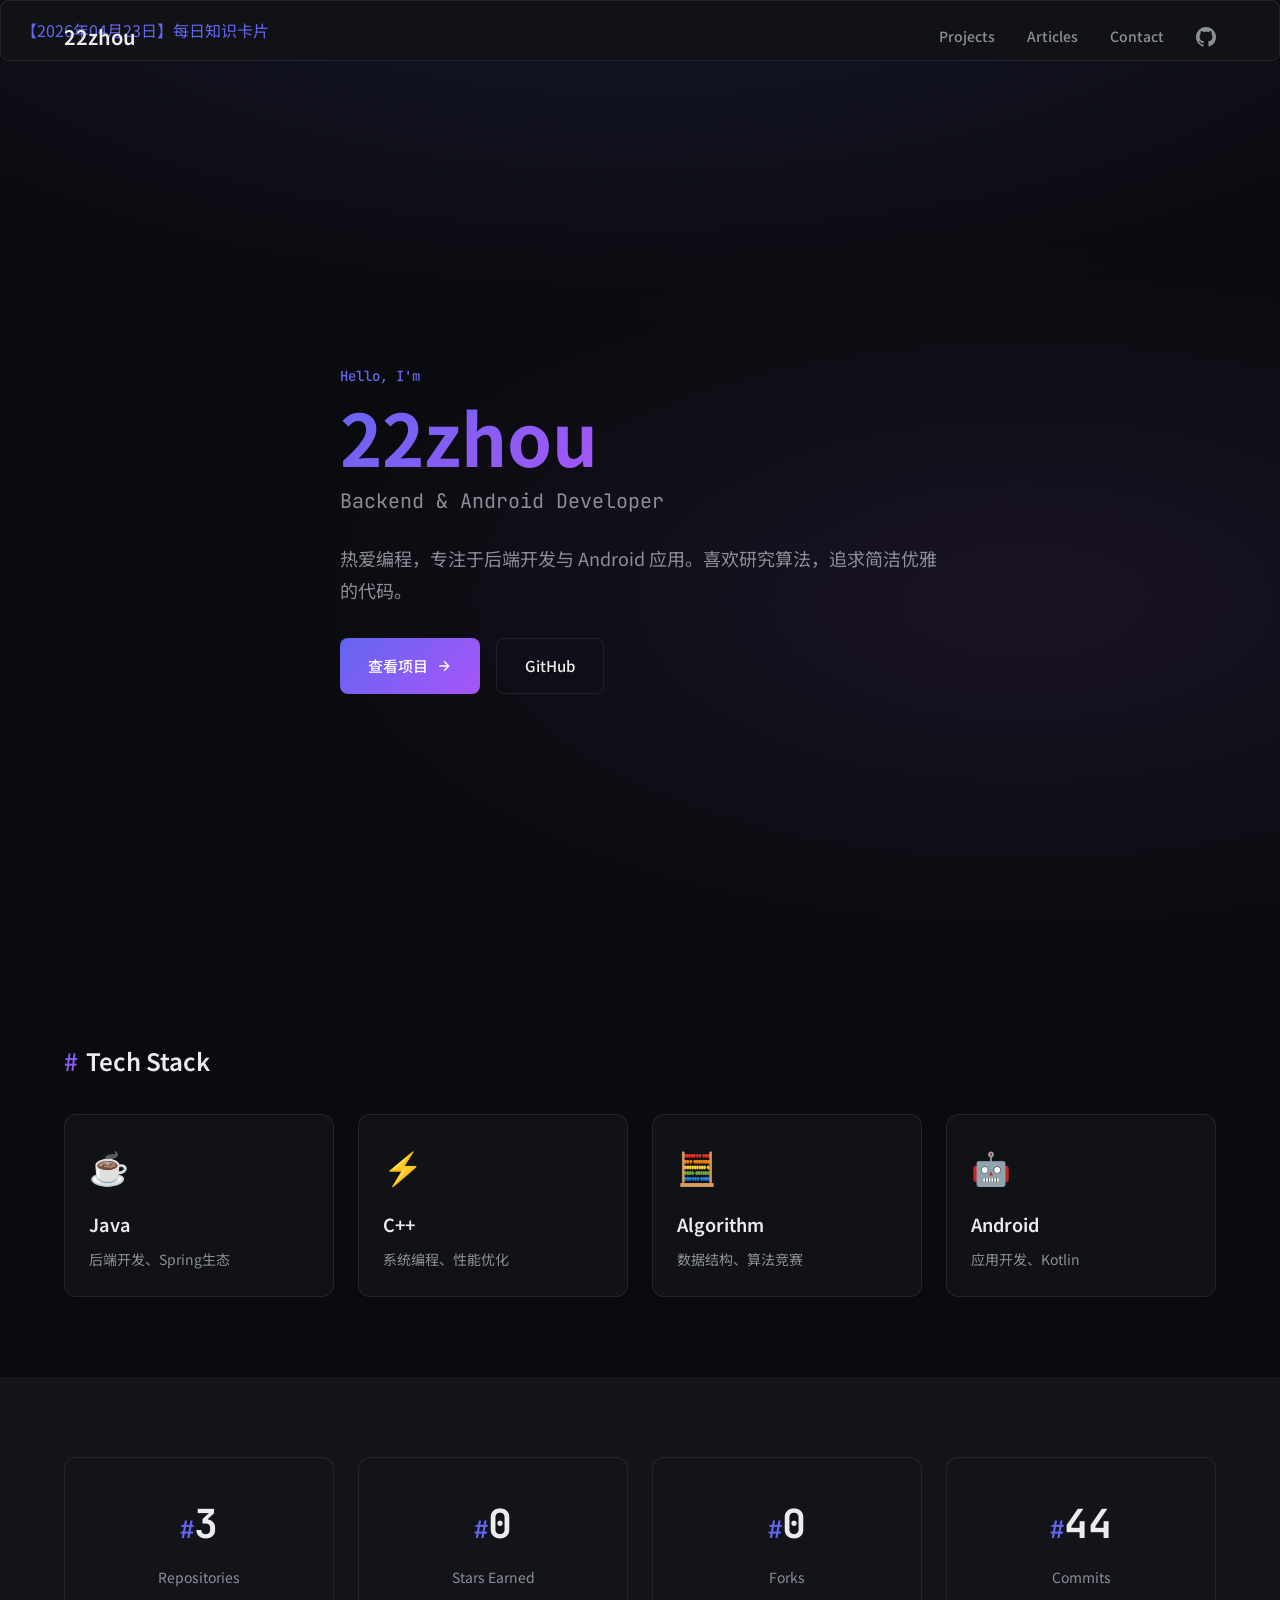
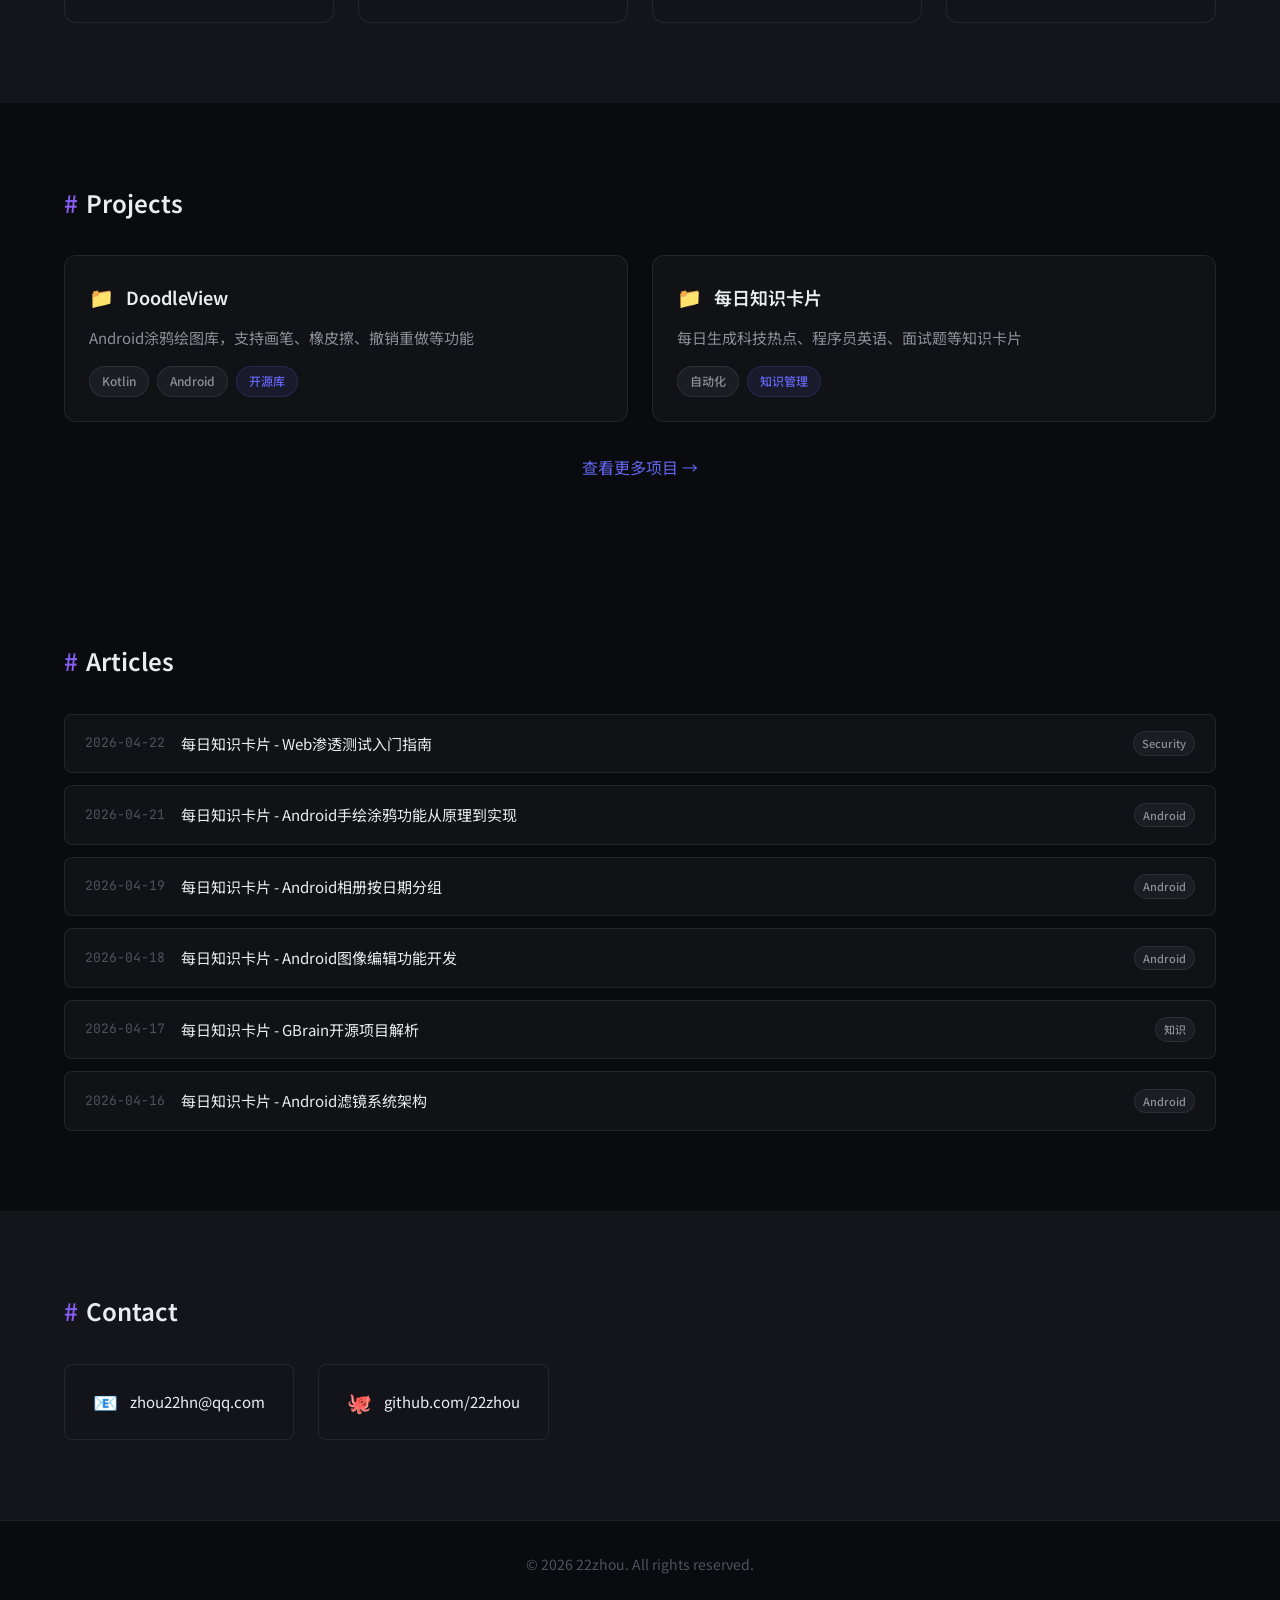
==== index.html @ 1df35a39 "添加 2026-04-23 每日知识卡片文章" ====
<!DOCTYPE html>
<html lang="zh-CN">
<head>
  <meta charset="UTF-8">
  <meta name="viewport" content="width=device-width, initial-scale=1.0">
  <title>22zhou | Backend & Android Developer</title>
  <link rel="preconnect" href="https://fonts.googleapis.com">
  <link rel="preconnect" href="https://fonts.gstatic.com" crossorigin>
  <link href="https://fonts.googleapis.com/css2?family=Inter:wght@300;400;500;600;700&family=JetBrains+Mono:wght@400;500&family=Noto+Sans+SC:wght@300;400;500;600;700&display=swap" rel="stylesheet">
  <link rel="stylesheet" href="styles.css">
</head>
<body>
<div class="article-item"><a href="article/2026-04-23/2026-04-23.md">【2026年04月23日】每日知识卡片</a></div>
  <!-- 导航栏 -->
  <nav class="nav" id="nav">
    <div class="container nav-content">
      <a href="#" class="nav-logo">
        <span class="logo-text">22zhou</span>
      </a>
      <div class="nav-links">
        <a href="#projects" class="nav-link">Projects</a>
        <a href="#articles" class="nav-link">Articles</a>
        <a href="#contact" class="nav-link">Contact</a>
        <a href="https://github.com/22zhou" target="_blank" class="nav-link">
          <svg width="20" height="20" viewBox="0 0 24 24" fill="currentColor">
            <path d="M12 0C5.37 0 0 5.37 0 12c0 5.31 3.435 9.795 8.205 11.385.6.105.825-.255.825-.57 0-.285-.015-1.23-.015-2.235-3.015.555-3.795-.735-4.035-1.41-.135-.345-.72-1.41-1.23-1.695-.42-.225-1.02-.78-.015-.795.945-.015 1.62.87 1.845 1.23 1.08 1.815 2.805 1.305 3.495.99.105-.78.42-1.305.765-1.605-2.67-.3-5.46-1.335-5.46-5.925 0-1.305.465-2.385 1.23-3.225-.12-.3-.54-1.53.12-3.18 0 0 1.005-.315 3.3 1.23.96-.27 1.98-.405 3-.405s2.04.135 3 .405c2.295-1.56 3.3-1.23 3.3-1.23.66 1.65.24 2.88.12 3.18.765.84 1.23 1.905 1.23 3.225 0 4.605-2.805 5.625-5.475 5.925.435.375.81 1.095.81 2.22 0 1.605-.015 2.895-.015 3.3 0 .315.225.69.825.57A12.02 12.02 0 0024 12c0-6.63-5.37-12-12-12z"/>
          </svg>
        </a>
      </div>
    </div>
  </nav>

  <!-- Hero Section -->
  <section class="hero">
    <div class="hero-bg"></div>
    <div class="container hero-content">
      <div class="hero-text animate-in delay-1">
        <span class="hero-label">Hello, I'm</span>
        <h1 class="hero-name">
          <span class="gradient-text">22zhou</span>
        </h1>
        <p class="hero-role">Backend & Android Developer</p>
        <p class="hero-desc">
          热爱编程，专注于后端开发与 Android 应用。喜欢研究算法，追求简洁优雅的代码。
        </p>
        <div class="hero-actions">
          <a href="#projects" class="btn btn-primary">
            查看项目
            <svg width="16" height="16" viewBox="0 0 24 24" fill="none" stroke="currentColor" stroke-width="2">
              <path d="M5 12h14M12 5l7 7-7 7"/>
            </svg>
          </a>
          <a href="https://github.com/22zhou" target="_blank" class="btn btn-ghost">
            GitHub
          </a>
        </div>
      </div>
    </div>
  </section>

  <!-- Tech Stack Section -->
  <section class="section" id="tech">
    <div class="container">
      <h2 class="section-title reveal">
        <span class="gradient-text">#</span> Tech Stack
      </h2>
      <div class="tech-grid reveal">
        <div class="tech-card">
          <div class="tech-icon">☕</div>
          <h3 class="tech-name">Java</h3>
          <p class="tech-desc">后端开发、Spring生态</p>
        </div>
        <div class="tech-card">
          <div class="tech-icon">⚡</div>
          <h3 class="tech-name">C++</h3>
          <p class="tech-desc">系统编程、性能优化</p>
        </div>
        <div class="tech-card">
          <div class="tech-icon">🧮</div>
          <h3 class="tech-name">Algorithm</h3>
          <p class="tech-desc">数据结构、算法竞赛</p>
        </div>
        <div class="tech-card">
          <div class="tech-icon">🤖</div>
          <h3 class="tech-name">Android</h3>
          <p class="tech-desc">应用开发、Kotlin</p>
        </div>
      </div>
    </div>
  </section>

  <!-- Stats Section -->
  <section class="section section-stats">
    <div class="container">
      <div class="stats-grid reveal">
        <div class="stat-card">
          <div class="stat-value" data-target="4">0</div>
          <div class="stat-label">Repositories</div>
        </div>
        <div class="stat-card">
          <div class="stat-value" data-target="0">0</div>
          <div class="stat-label">Stars Earned</div>
        </div>
        <div class="stat-card">
          <div class="stat-value" data-target="0">0</div>
          <div class="stat-label">Forks</div>
        </div>
        <div class="stat-card">
          <div class="stat-value" data-target="50">0</div>
          <div class="stat-label">Commits</div>
        </div>
      </div>
    </div>
  </section>

  <!-- Projects Section -->
  <section class="section" id="projects">
    <div class="container">
      <h2 class="section-title reveal">
        <span class="gradient-text">#</span> Projects
      </h2>
      <div class="projects-grid">
        <a href="https://github.com/22zhou/DoodleView" target="_blank" class="project-card reveal glow-border">
          <div class="project-header">
            <span class="project-icon">📁</span>
            <h3 class="project-title">DoodleView</h3>
          </div>
          <p class="project-desc">Android涂鸦绘图库，支持画笔、橡皮擦、撤销重做等功能</p>
          <div class="project-tags">
            <span class="tag">Kotlin</span>
            <span class="tag">Android</span>
            <span class="tag tag-accent">开源库</span>
          </div>
        </a>
        <a href="https://github.com/22zhou/daily-knowledge-card" target="_blank" class="project-card reveal glow-border">
          <div class="project-header">
            <span class="project-icon">📁</span>
            <h3 class="project-title">每日知识卡片</h3>
          </div>
          <p class="project-desc">每日生成科技热点、程序员英语、面试题等知识卡片</p>
          <div class="project-tags">
            <span class="tag">自动化</span>
            <span class="tag tag-accent">知识管理</span>
          </div>
        </a>
      </div>
      <div class="section-footer reveal">
        <a href="https://github.com/22zhou?tab=repositories" target="_blank" class="link-arrow">
          查看更多项目
        </a>
      </div>
    </div>
  </section>

  <!-- Articles Section -->
  <section class="section" id="articles">
    <div class="container">
      <h2 class="section-title reveal">
        <span class="gradient-text">#</span> Articles
      </h2>
      <div class="articles-list">
                <a href="https://github.com/22zhou/daily-knowledge-card/blob/main/2026-04-22/每日知识.md" target="_blank" class="article-item reveal">
          <span class="article-date">2026-04-22</span>
          <span class="article-title">每日知识卡片 - Web渗透测试入门指南</span>
          <span class="tag tag-sm">Security</span>
        </a>
        <a href="https://github.com/22zhou/daily-knowledge-card/blob/main/2026-04-21/每日知识-Android手绘涂鸦功能.md" target="_blank" class="article-item reveal">
          <span class="article-date">2026-04-21</span>
          <span class="article-title">每日知识卡片 - Android手绘涂鸦功能从原理到实现</span>
          <span class="tag tag-sm">Android</span>
        </a>
        <a href="https://github.com/22zhou/daily-knowledge-card/blob/main/2026-04-19.md" target="_blank" class="article-item reveal">
          <span class="article-date">2026-04-19</span>
          <span class="article-title">每日知识卡片 - Android相册按日期分组</span>
          <span class="tag tag-sm">Android</span>
        </a>
        <a href="https://github.com/22zhou/daily-knowledge-card/blob/main/2026-04-18.md" target="_blank" class="article-item reveal">
          <span class="article-date">2026-04-18</span>
          <span class="article-title">每日知识卡片 - Android图像编辑功能开发</span>
          <span class="tag tag-sm">Android</span>
        </a>
        <a href="https://github.com/22zhou/daily-knowledge-card/blob/main/2026-04-17.md" target="_blank" class="article-item reveal">
          <span class="article-date">2026-04-17</span>
          <span class="article-title">每日知识卡片 - GBrain开源项目解析</span>
          <span class="tag tag-sm">知识</span>
        </a>
        <a href="https://github.com/22zhou/daily-knowledge-card/blob/main/2026-04-16.md" target="_blank" class="article-item reveal">
          <span class="article-date">2026-04-16</span>
          <span class="article-title">每日知识卡片 - Android滤镜系统架构</span>
          <span class="tag tag-sm">Android</span>
        </a>
      </div>
    </div>
  </section>

  <!-- Contact Section -->
  <section class="section section-contact" id="contact">
    <div class="container">
      <h2 class="section-title reveal">
        <span class="gradient-text">#</span> Contact
      </h2>
      <div class="contact-grid reveal">
        <a href="mailto:zhou22hn@qq.com" class="contact-card">
          <span class="contact-icon">📧</span>
          <span class="contact-text">zhou22hn@qq.com</span>
        </a>
        <a href="https://github.com/22zhou" target="_blank" class="contact-card">
          <span class="contact-icon">🐙</span>
          <span class="contact-text">github.com/22zhou</span>
        </a>
      </div>
    </div>
  </section>

  <!-- Footer -->
  <footer class="footer">
    <div class="container">
      <p class="footer-text">© 2026 22zhou. All rights reserved.</p>
    </div>
  </footer>

  <script src="app.js"></script>
</body>
</html>
---- styles.css ----
/* ===== CSS Variables ===== */
:root {
  /* 背景色系 */
  --bg-primary: #0a0b0e;
  --bg-secondary: #13151a;
  --bg-tertiary: #1a1d24;
  --bg-card: rgba(19, 21, 26, 0.8);
  --bg-card-hover: rgba(26, 29, 36, 0.95);
  
  /* 文字色系 */
  --text-primary: #ebecef;
  --text-secondary: #8b8f98;
  --text-muted: #52525b;
  
  /* 强调色 */
  --accent: #6366f1;
  --accent-hover: #818cf8;
  --accent-secondary: #a855f7;
  --accent-gradient: linear-gradient(135deg, #6366f1, #a855f7);
  
  /* 边框与分割 */
  --border: rgba(255, 255, 255, 0.08);
  --border-hover: rgba(99, 102, 241, 0.3);
  
  /* 光效 */
  --glow: rgba(99, 102, 241, 0.4);
  --glow-sm: rgba(99, 102, 241, 0.15);
  
  /* 字体 */
  --font-sans: 'Inter', -apple-system, BlinkMacSystemFont, 'Segoe UI', sans-serif;
  --font-mono: 'JetBrains Mono', 'Fira Code', monospace;
  --font-chinese: 'Noto Sans SC', 'PingFang SC', 'Microsoft YaHei', sans-serif;
  --font-body: var(--font-chinese), var(--font-sans);
  
  /* 阴影 */
  --shadow-sm: 0 1px 2px rgba(0, 0, 0, 0.2);
  --shadow-md: 0 4px 6px rgba(0, 0, 0, 0.3);
  --shadow-lg: 0 10px 20px rgba(0, 0, 0, 0.4);
  --shadow-glow: 0 0 40px var(--glow);
}

/* ===== Reset & Base ===== */
*, *::before, *::after {
  box-sizing: border-box;
  margin: 0;
  padding: 0;
}

html {
  scroll-behavior: smooth;
}

body {
  font-family: var(--font-body);
  font-size: 16px;
  line-height: 1.7;
  color: var(--text-primary);
  background: var(--bg-primary);
  -webkit-font-smoothing: antialiased;
  -moz-osx-font-smoothing: grayscale;
}

a {
  color: var(--accent);
  text-decoration: none;
  transition: color 0.2s ease;
}

a:hover {
  color: var(--accent-hover);
}

/* ===== Container ===== */
.container {
  max-width: 1200px;
  margin: 0 auto;
  padding: 0 1.5rem;
}

/* ===== Navigation ===== */
.nav {
  position: fixed;
  top: 0;
  left: 0;
  right: 0;
  z-index: 100;
  padding: 1.25rem 0;
  transition: all 0.3s ease;
}

.nav.scrolled {
  background: rgba(10, 11, 14, 0.9);
  backdrop-filter: blur(12px);
  border-bottom: 1px solid var(--border);
  padding: 0.75rem 0;
}

.nav-content {
  display: flex;
  justify-content: space-between;
  align-items: center;
}

.nav-logo {
  display: flex;
  align-items: center;
  gap: 0.5rem;
}

.logo-text {
  font-size: 1.25rem;
  font-weight: 600;
  color: var(--text-primary);
}

.nav-links {
  display: flex;
  align-items: center;
  gap: 2rem;
}

.nav-link {
  color: var(--text-secondary);
  font-size: 0.875rem;
  font-weight: 500;
  transition: color 0.2s ease;
  display: flex;
  align-items: center;
}

.nav-link:hover {
  color: var(--text-primary);
}

/* ===== Hero Section ===== */
.hero {
  position: relative;
  min-height: 100vh;
  display: flex;
  align-items: center;
  padding: 6rem 0 4rem;
  overflow: hidden;
}

.hero-bg {
  position: absolute;
  inset: 0;
  background: 
    radial-gradient(ellipse 80% 50% at 50% -20%, rgba(99, 102, 241, 0.15), transparent),
    radial-gradient(ellipse 60% 40% at 80% 60%, rgba(168, 85, 247, 0.1), transparent);
  pointer-events: none;
}

.hero-content {
  position: relative;
  z-index: 1;
}

.hero-text {
  max-width: 600px;
}

.hero-label {
  display: inline-block;
  font-size: 0.875rem;
  font-weight: 500;
  color: var(--accent);
  margin-bottom: 0.5rem;
  font-family: var(--font-mono);
}

.hero-name {
  font-size: clamp(3rem, 8vw, 4.5rem);
  font-weight: 700;
  line-height: 1.1;
  margin-bottom: 0.5rem;
}

.hero-role {
  font-size: 1.25rem;
  color: var(--text-secondary);
  margin-bottom: 1.5rem;
  font-family: var(--font-mono);
}

.hero-desc {
  font-size: 1.125rem;
  color: var(--text-secondary);
  margin-bottom: 2rem;
  line-height: 1.8;
}

.hero-actions {
  display: flex;
  gap: 1rem;
  flex-wrap: wrap;
}

/* ===== Buttons ===== */
.btn {
  display: inline-flex;
  align-items: center;
  justify-content: center;
  gap: 0.5rem;
  padding: 0.875rem 1.75rem;
  font-size: 0.9375rem;
  font-weight: 500;
  border-radius: 8px;
  cursor: pointer;
  transition: all 0.2s ease;
  border: none;
  font-family: var(--font-body);
}

.btn-primary {
  background: var(--accent-gradient);
  color: white;
}

.btn-primary:hover {
  transform: translateY(-2px);
  box-shadow: 0 4px 20px var(--glow);
  color: white;
}

.btn-primary:active {
  transform: translateY(0);
}

.btn-ghost {
  background: transparent;
  color: var(--text-primary);
  border: 1px solid var(--border);
}

.btn-ghost:hover {
  border-color: var(--border-hover);
  background: var(--bg-tertiary);
  color: var(--text-primary);
}

/* ===== Gradient Text ===== */
.gradient-text {
  background: var(--accent-gradient);
  -webkit-background-clip: text;
  -webkit-text-fill-color: transparent;
  background-clip: text;
}

/* ===== Section ===== */
.section {
  padding: 5rem 0;
}

.section-title {
  font-size: 1.5rem;
  font-weight: 600;
  margin-bottom: 2rem;
  display: flex;
  align-items: center;
  gap: 0.5rem;
}

.section-footer {
  text-align: center;
  margin-top: 2rem;
}

.link-arrow::after {
  content: ' →';
  transition: transform 0.2s ease;
}

.link-arrow:hover::after {
  transform: translateX(4px);
}

/* ===== Tech Stack ===== */
.tech-grid {
  display: grid;
  grid-template-columns: repeat(auto-fit, minmax(240px, 1fr));
  gap: 1.5rem;
}

.tech-card {
  background: var(--bg-card);
  border: 1px solid var(--border);
  border-radius: 12px;
  padding: 1.5rem;
  transition: all 0.3s ease;
}

.tech-card:hover {
  background: var(--bg-card-hover);
  border-color: var(--border-hover);
  transform: translateY(-4px);
}

.tech-icon {
  font-size: 2rem;
  margin-bottom: 1rem;
}

.tech-name {
  font-size: 1.125rem;
  font-weight: 600;
  margin-bottom: 0.5rem;
  color: var(--text-primary);
}

.tech-desc {
  font-size: 0.875rem;
  color: var(--text-secondary);
}

/* ===== Stats ===== */
.section-stats {
  background: var(--bg-secondary);
}

.stats-grid {
  display: grid;
  grid-template-columns: repeat(4, 1fr);
  gap: 1.5rem;
}

.stat-card {
  text-align: center;
  padding: 2rem 1rem;
  background: var(--bg-card);
  border: 1px solid var(--border);
  border-radius: 12px;
}

.stat-value {
  font-size: 2.5rem;
  font-weight: 700;
  color: var(--text-primary);
  font-family: var(--font-mono);
}

.stat-value::before {
  content: '#';
  color: var(--accent);
  font-size: 1.5rem;
}

.stat-label {
  font-size: 0.875rem;
  color: var(--text-secondary);
  margin-top: 0.5rem;
}

/* ===== Projects ===== */
.projects-grid {
  display: grid;
  grid-template-columns: repeat(auto-fit, minmax(320px, 1fr));
  gap: 1.5rem;
}

.project-card {
  display: block;
  background: var(--bg-card);
  border: 1px solid var(--border);
  border-radius: 12px;
  padding: 1.5rem;
  transition: all 0.3s ease;
  position: relative;
  overflow: hidden;
}

.project-card::before {
  content: '';
  position: absolute;
  top: 0;
  left: 0;
  right: 0;
  height: 3px;
  background: var(--accent-gradient);
  transform: scaleX(0);
  transition: transform 0.3s ease;
}

.project-card:hover {
  background: var(--bg-card-hover);
  border-color: var(--border-hover);
  transform: translateY(-4px);
  box-shadow: 0 8px 32px rgba(0, 0, 0, 0.3);
}

.project-card:hover::before {
  transform: scaleX(1);
}

.project-header {
  display: flex;
  align-items: center;
  gap: 0.75rem;
  margin-bottom: 0.75rem;
}

.project-icon {
  font-size: 1.25rem;
}

.project-title {
  font-size: 1.125rem;
  font-weight: 600;
  color: var(--text-primary);
}

.project-desc {
  font-size: 0.9375rem;
  color: var(--text-secondary);
  margin-bottom: 1rem;
  line-height: 1.6;
}

.project-tags {
  display: flex;
  gap: 0.5rem;
  flex-wrap: wrap;
}

/* ===== Tags ===== */
.tag {
  display: inline-flex;
  padding: 0.25rem 0.75rem;
  font-size: 0.75rem;
  font-weight: 500;
  border-radius: 9999px;
  background: var(--bg-tertiary);
  color: var(--text-secondary);
  border: 1px solid var(--border);
}

.tag-accent {
  background: rgba(99, 102, 241, 0.1);
  color: var(--accent);
  border-color: rgba(99, 102, 241, 0.2);
}

.tag-sm {
  font-size: 0.6875rem;
  padding: 0.125rem 0.5rem;
}

/* ===== Articles ===== */
.articles-list {
  display: flex;
  flex-direction: column;
  gap: 0.75rem;
}

.article-item {
  display: flex;
  align-items: center;
  gap: 1rem;
  padding: 1rem 1.25rem;
  background: var(--bg-card);
  border: 1px solid var(--border);
  border-radius: 8px;
  transition: all 0.2s ease;
}

.article-item:hover {
  background: var(--bg-card-hover);
  border-color: var(--border-hover);
  color: var(--text-primary);
}

.article-date {
  font-size: 0.8125rem;
  color: var(--text-muted);
  font-family: var(--font-mono);
  white-space: nowrap;
}

.article-title {
  flex: 1;
  font-size: 0.9375rem;
  color: var(--text-primary);
}

/* ===== Contact ===== */
.section-contact {
  background: var(--bg-secondary);
}

.contact-grid {
  display: flex;
  gap: 1.5rem;
  flex-wrap: wrap;
}

.contact-card {
  display: flex;
  align-items: center;
  gap: 0.75rem;
  padding: 1.25rem 1.75rem;
  background: var(--bg-card);
  border: 1px solid var(--border);
  border-radius: 8px;
  transition: all 0.2s ease;
}

.contact-card:hover {
  background: var(--bg-card-hover);
  border-color: var(--border-hover);
  color: var(--text-primary);
}

.contact-icon {
  font-size: 1.25rem;
}

.contact-text {
  font-size: 0.9375rem;
  color: var(--text-primary);
}

/* ===== Footer ===== */
.footer {
  padding: 2rem 0;
  border-top: 1px solid var(--border);
}

.footer-text {
  text-align: center;
  font-size: 0.875rem;
  color: var(--text-muted);
}

/* ===== Animations ===== */
@keyframes fadeInUp {
  from {
    opacity: 0;
    transform: translateY(20px);
  }
  to {
    opacity: 1;
    transform: translateY(0);
  }
}

.animate-in {
  opacity: 0;
  animation: fadeInUp 0.6s ease forwards;
}

.delay-1 { animation-delay: 0.1s; }
.delay-2 { animation-delay: 0.2s; }
.delay-3 { animation-delay: 0.3s; }
.delay-4 { animation-delay: 0.4s; }

.reveal {
  opacity: 0;
  transform: translateY(30px);
  transition: opacity 0.6s ease, transform 0.6s ease;
}

.reveal.visible {
  opacity: 1;
  transform: translateY(0);
}

/* Glow border effect */
.glow-border {
  position: relative;
}

.glow-border::after {
  content: '';
  position: absolute;
  inset: 0;
  border-radius: inherit;
  padding: 1px;
  background: var(--accent-gradient);
  -webkit-mask: linear-gradient(#fff 0 0) content-box, linear-gradient(#fff 0 0);
  -webkit-mask-composite: xor;
  mask-composite: exclude;
  opacity: 0;
  transition: opacity 0.3s ease;
  pointer-events: none;
}

.glow-border:hover::after {
  opacity: 1;
}

/* ===== Responsive ===== */
@media (max-width: 768px) {
  .nav-links {
    gap: 1rem;
  }
  
  .nav-link {
    font-size: 0.8125rem;
  }
  
  .hero {
    min-height: auto;
    padding: 8rem 0 4rem;
  }
  
  .hero-desc {
    font-size: 1rem;
  }
  
  .stats-grid {
    grid-template-columns: repeat(2, 1fr);
    gap: 1rem;
  }
  
  .stat-value {
    font-size: 2rem;
  }
  
  .section {
    padding: 3rem 0;
  }
  
  .article-item {
    flex-direction: column;
    align-items: flex-start;
    gap: 0.5rem;
  }
  
  .contact-grid {
    flex-direction: column;
  }
}

@media (max-width: 480px) {
  .hero-actions {
    flex-direction: column;
  }
  
  .btn {
    width: 100%;
  }
  
  .tech-grid {
    grid-template-columns: 1fr;
  }
  
  .projects-grid {
    grid-template-columns: 1fr;
  }
}

/* ===== Reduced Motion ===== */
@media (prefers-reduced-motion: reduce) {
  *,
  *::before,
  *::after {
    animation-duration: 0.01ms !important;
    animation-iteration-count: 1 !important;
    transition-duration: 0.01ms !important;
  }
}
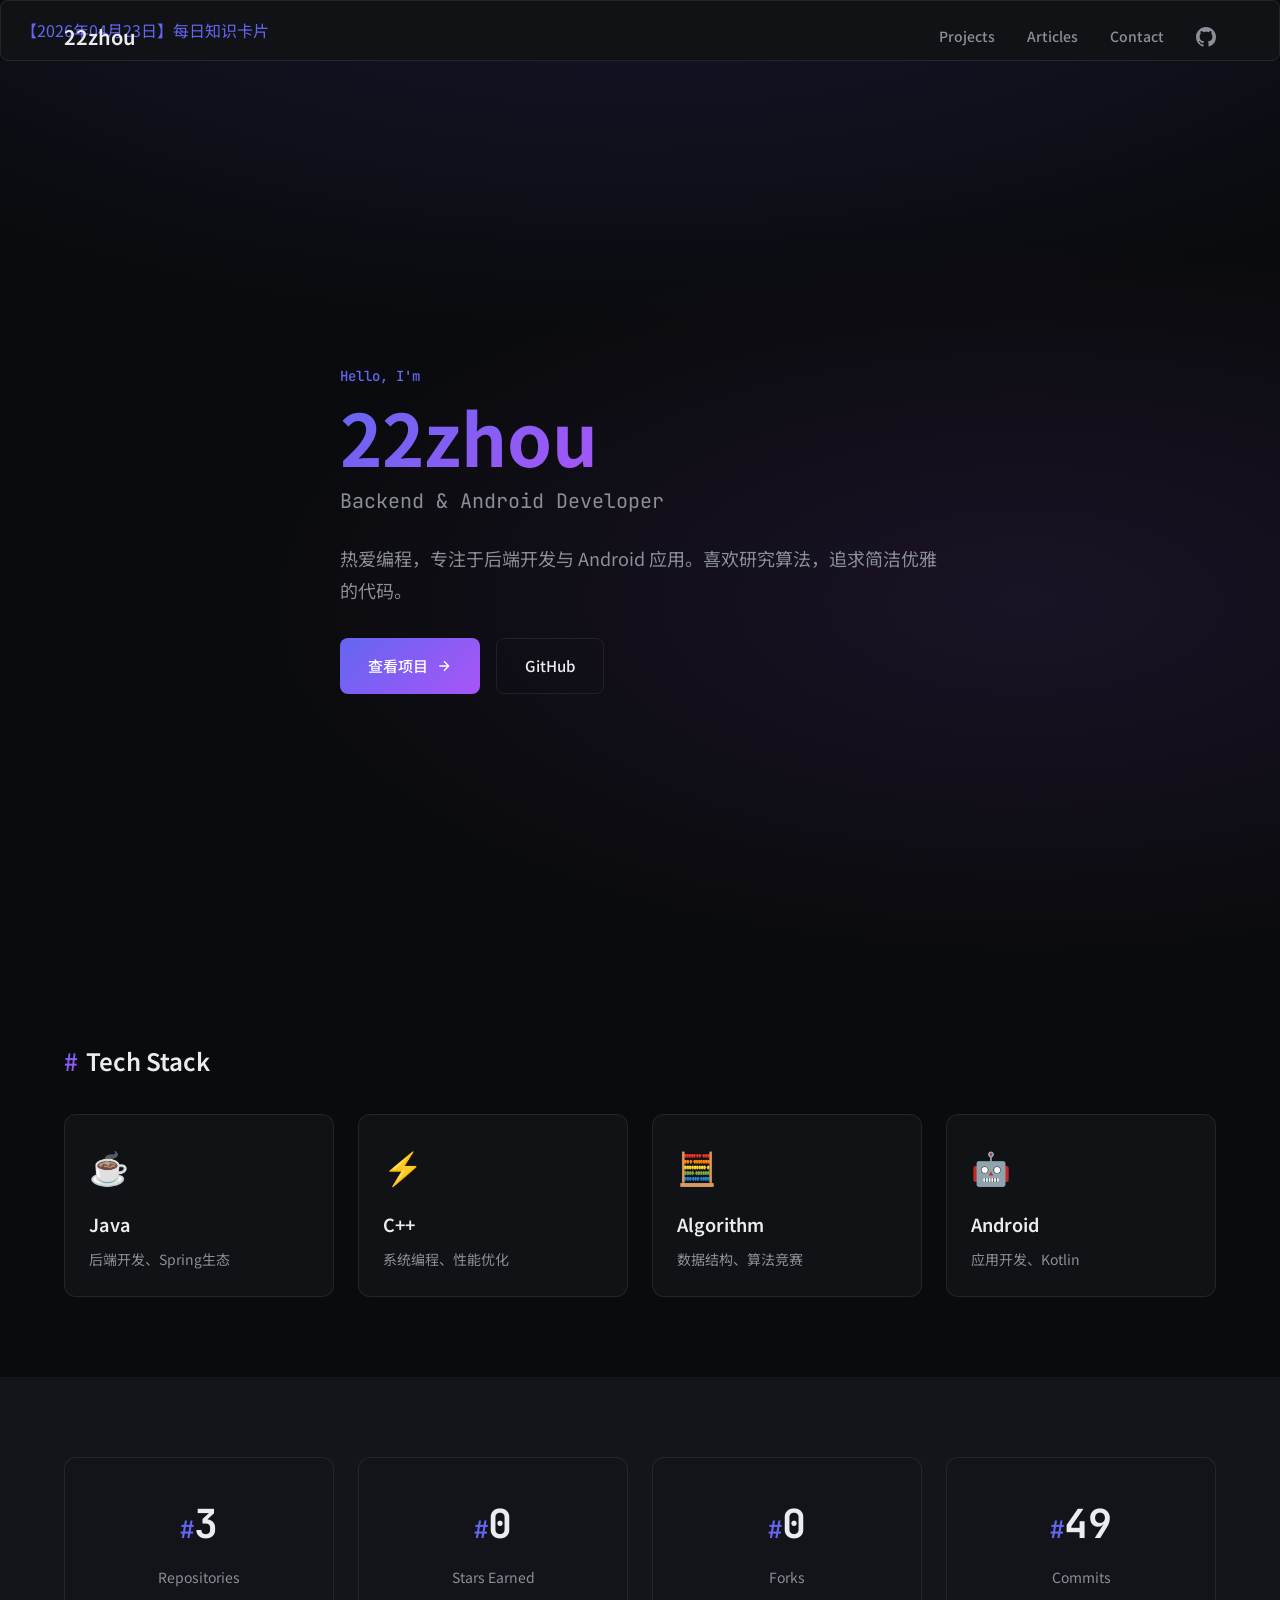
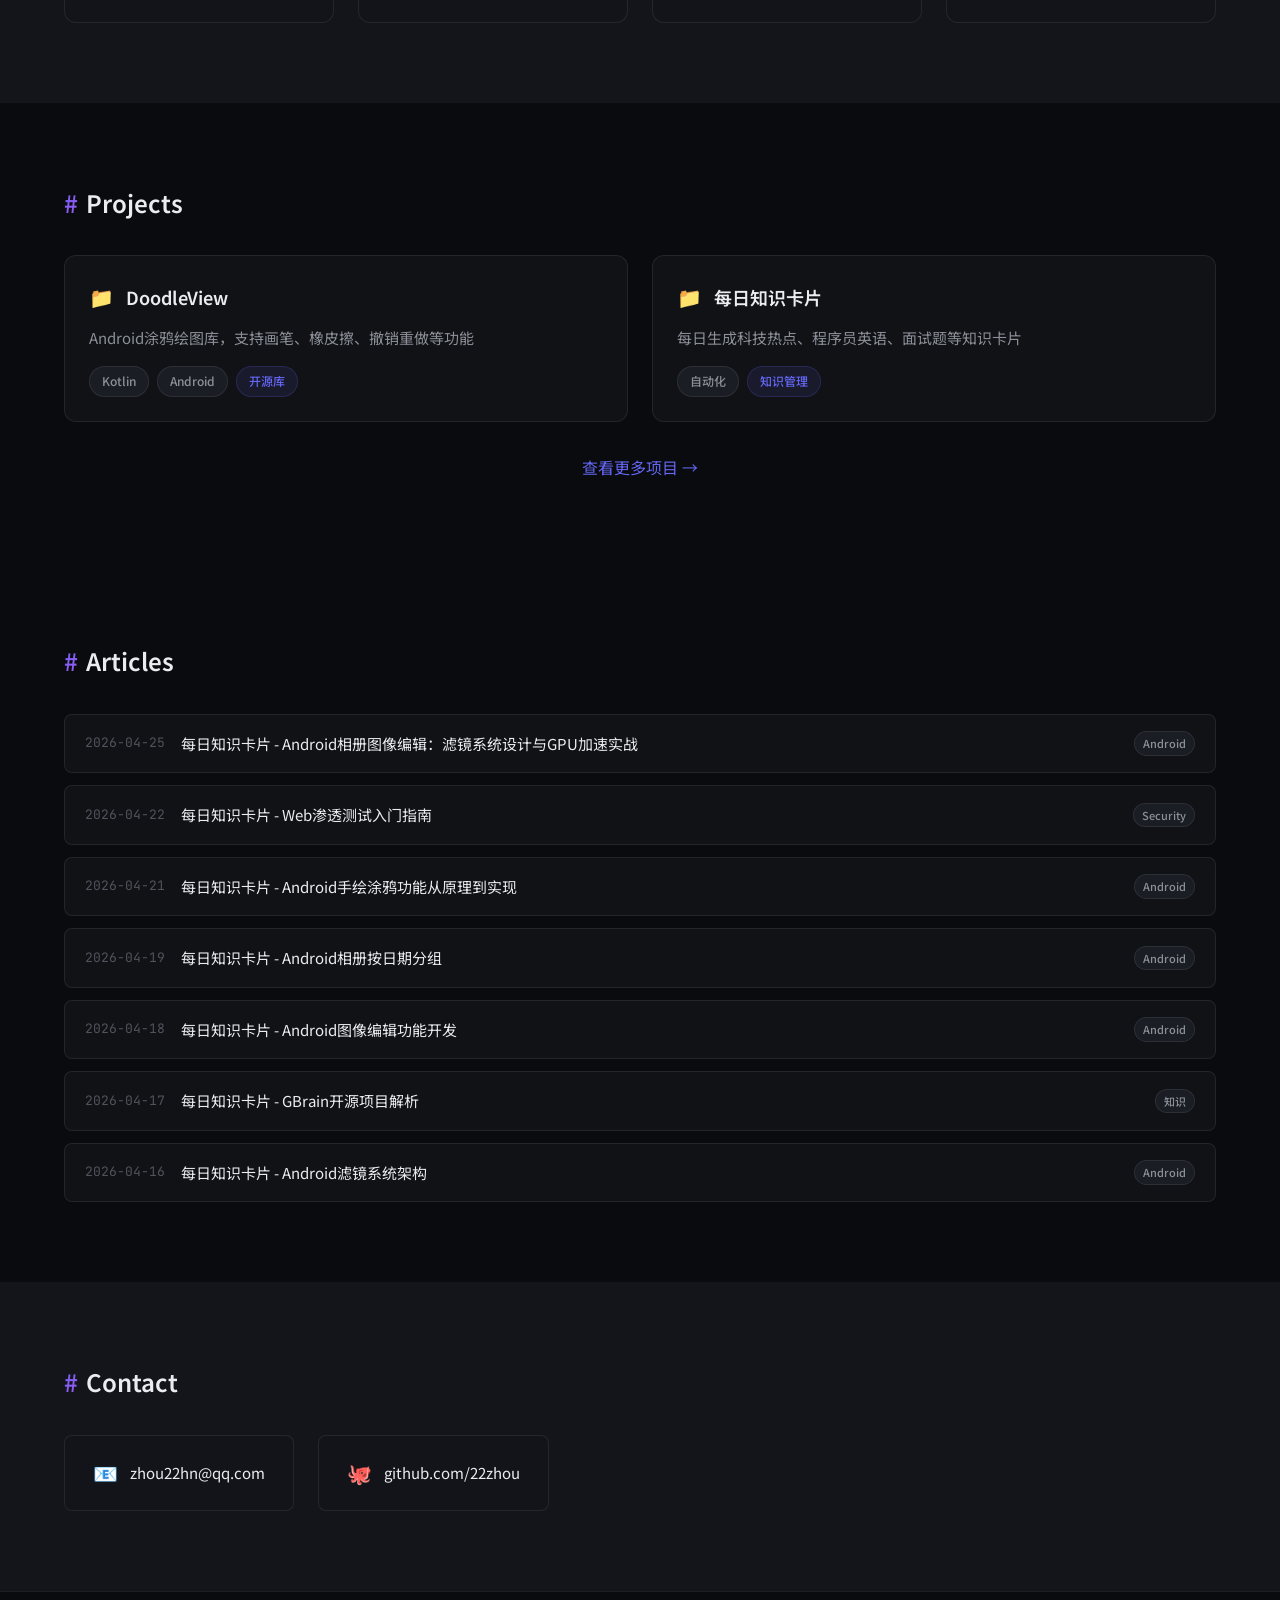
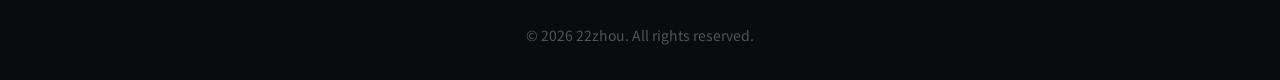
==== commit 7a90edde: "添加 2026-04-25 文章链接" ====
--- a/index.html
+++ b/index.html
@@ -159,7 +159,12 @@
         <span class="gradient-text">#</span> Articles
       </h2>
       <div class="articles-list">
-                <a href="https://github.com/22zhou/daily-knowledge-card/blob/main/2026-04-22/每日知识.md" target="_blank" class="article-item reveal">
+                <a href="https://github.com/22zhou/daily-knowledge-card/blob/main/2026-04-25/每日知识-2026-04-25.md" target="_blank" class="article-item reveal">
+          <span class="article-date">2026-04-25</span>
+          <span class="article-title">每日知识卡片 - Android相册图像编辑：滤镜系统设计与GPU加速实战</span>
+          <span class="tag tag-sm">Android</span>
+        </a>
+        <a href="https://github.com/22zhou/daily-knowledge-card/blob/main/2026-04-22/每日知识.md" target="_blank" class="article-item reveal">
           <span class="article-date">2026-04-22</span>
           <span class="article-title">每日知识卡片 - Web渗透测试入门指南</span>
           <span class="tag tag-sm">Security</span>
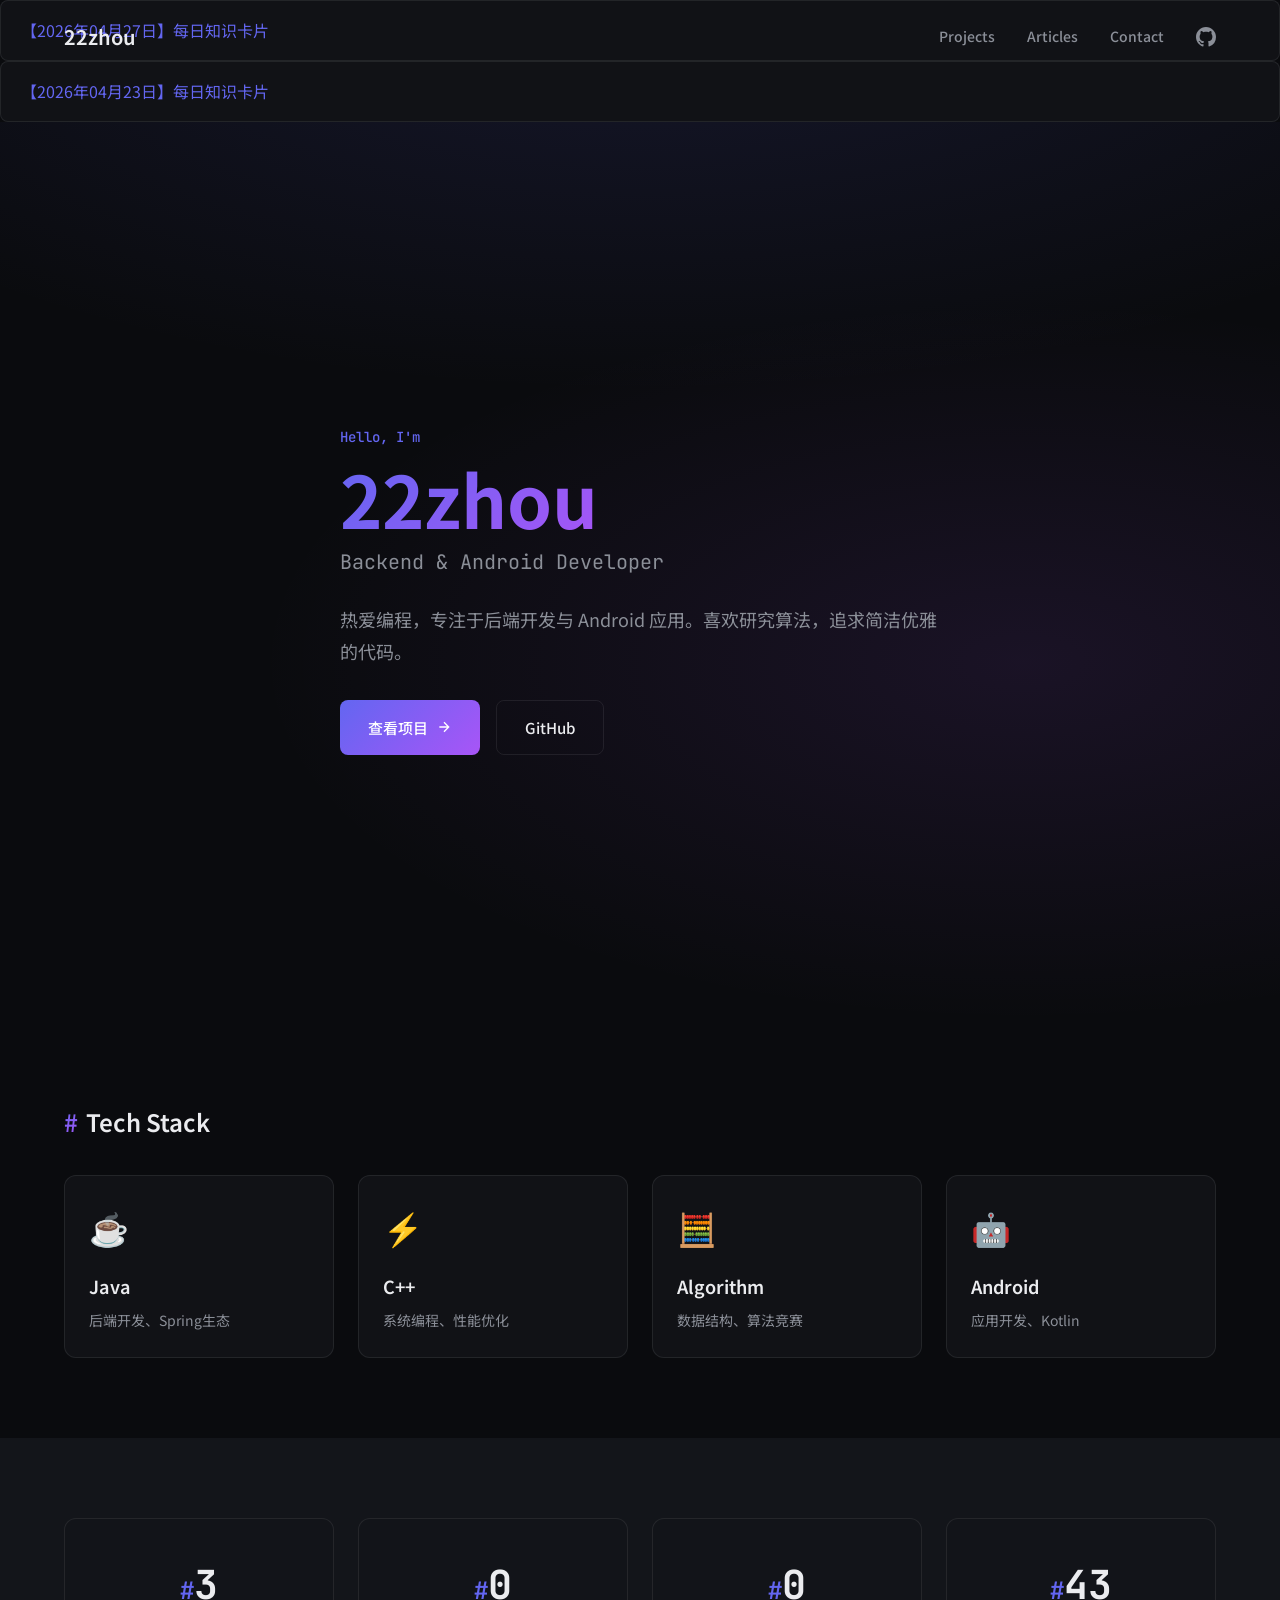
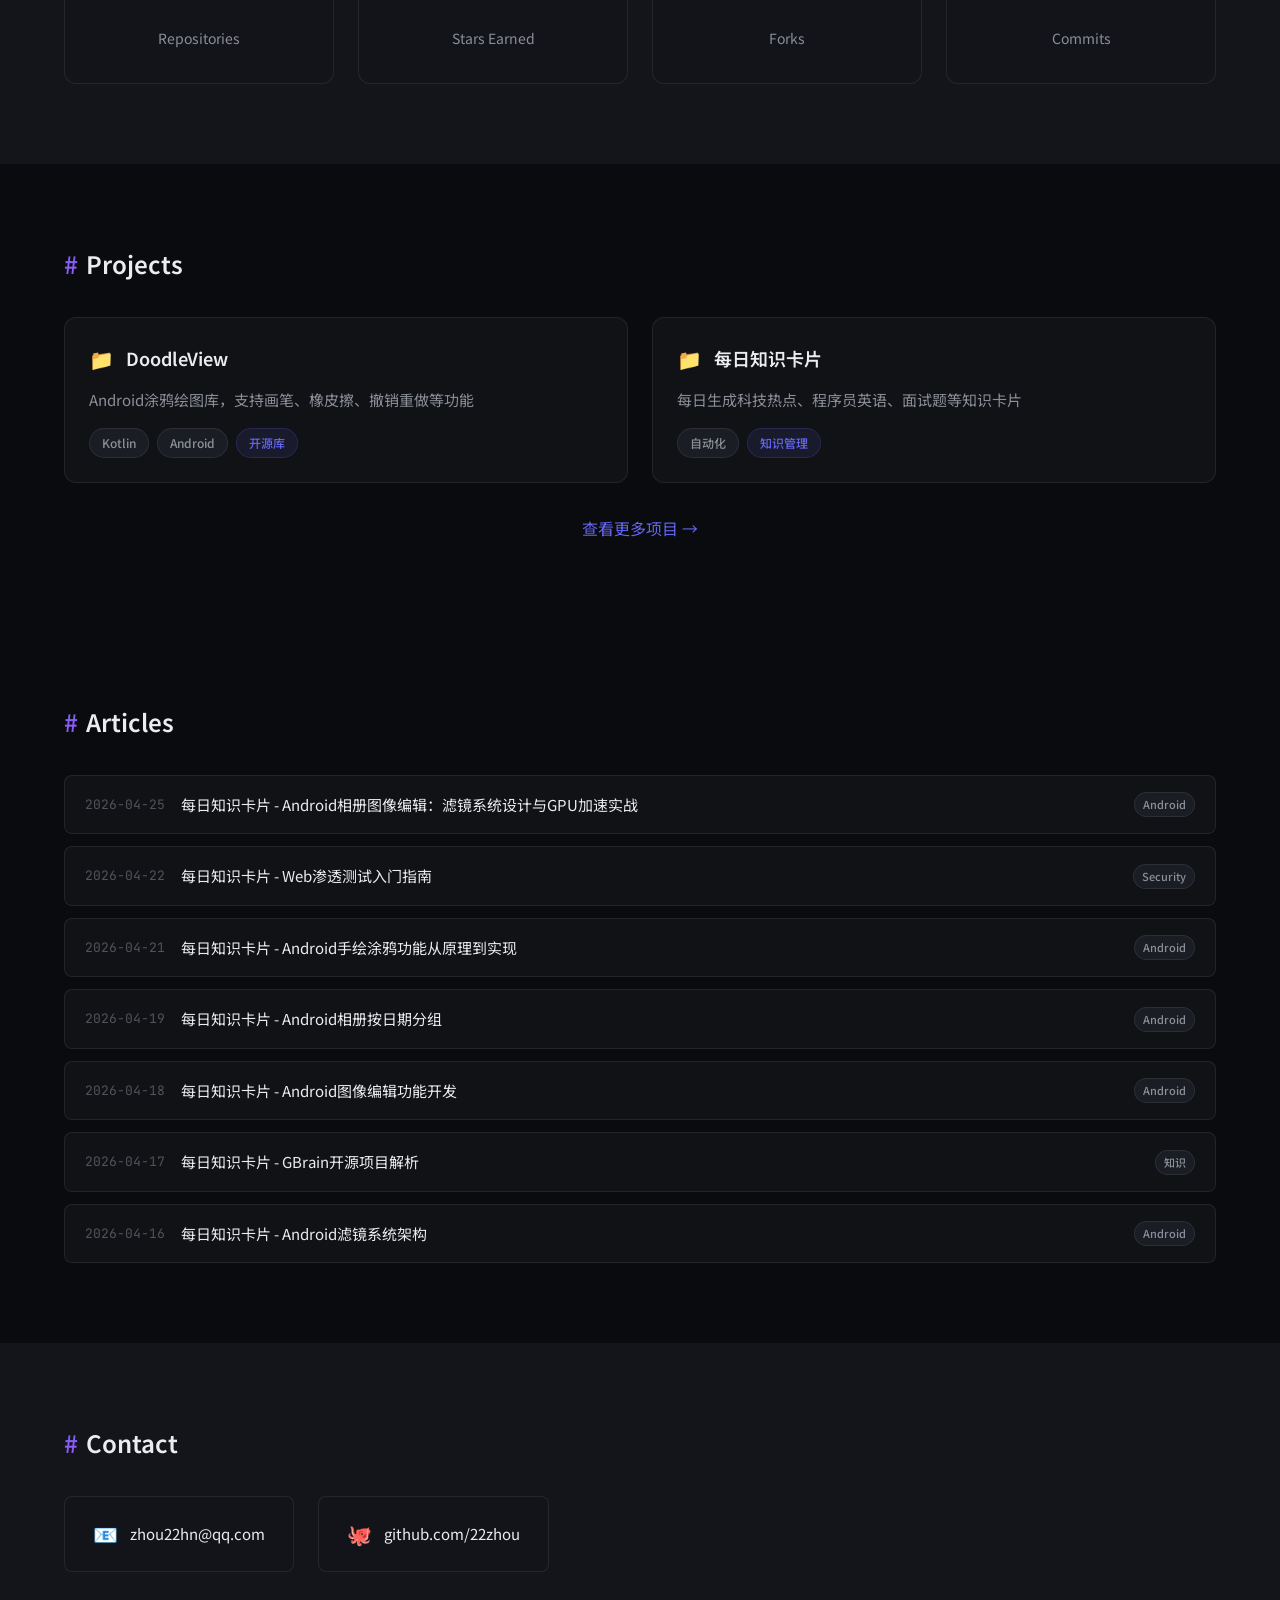
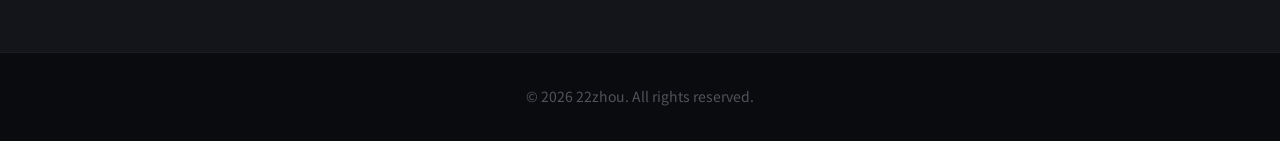
==== commit d173e3a5: "添加 2026-04-27 每日知识卡片文章" ====
--- a/index.html
+++ b/index.html
@@ -10,7 +10,8 @@
   <link rel="stylesheet" href="styles.css">
 </head>
 <body>
-<div class="article-item"><a href="article/2026-04-23/2026-04-23.md">【2026年04月23日】每日知识卡片</a></div>
+<div class="article-item"><a href="article/2026-04-27/2026-04-27.md">【2026年04月27日】每日知识卡片</a></div>
+  <div class="article-item"><a href="article/2026-04-23/2026-04-23.md">【2026年04月23日】每日知识卡片</a></div>
   <!-- 导航栏 -->
   <nav class="nav" id="nav">
     <div class="container nav-content">
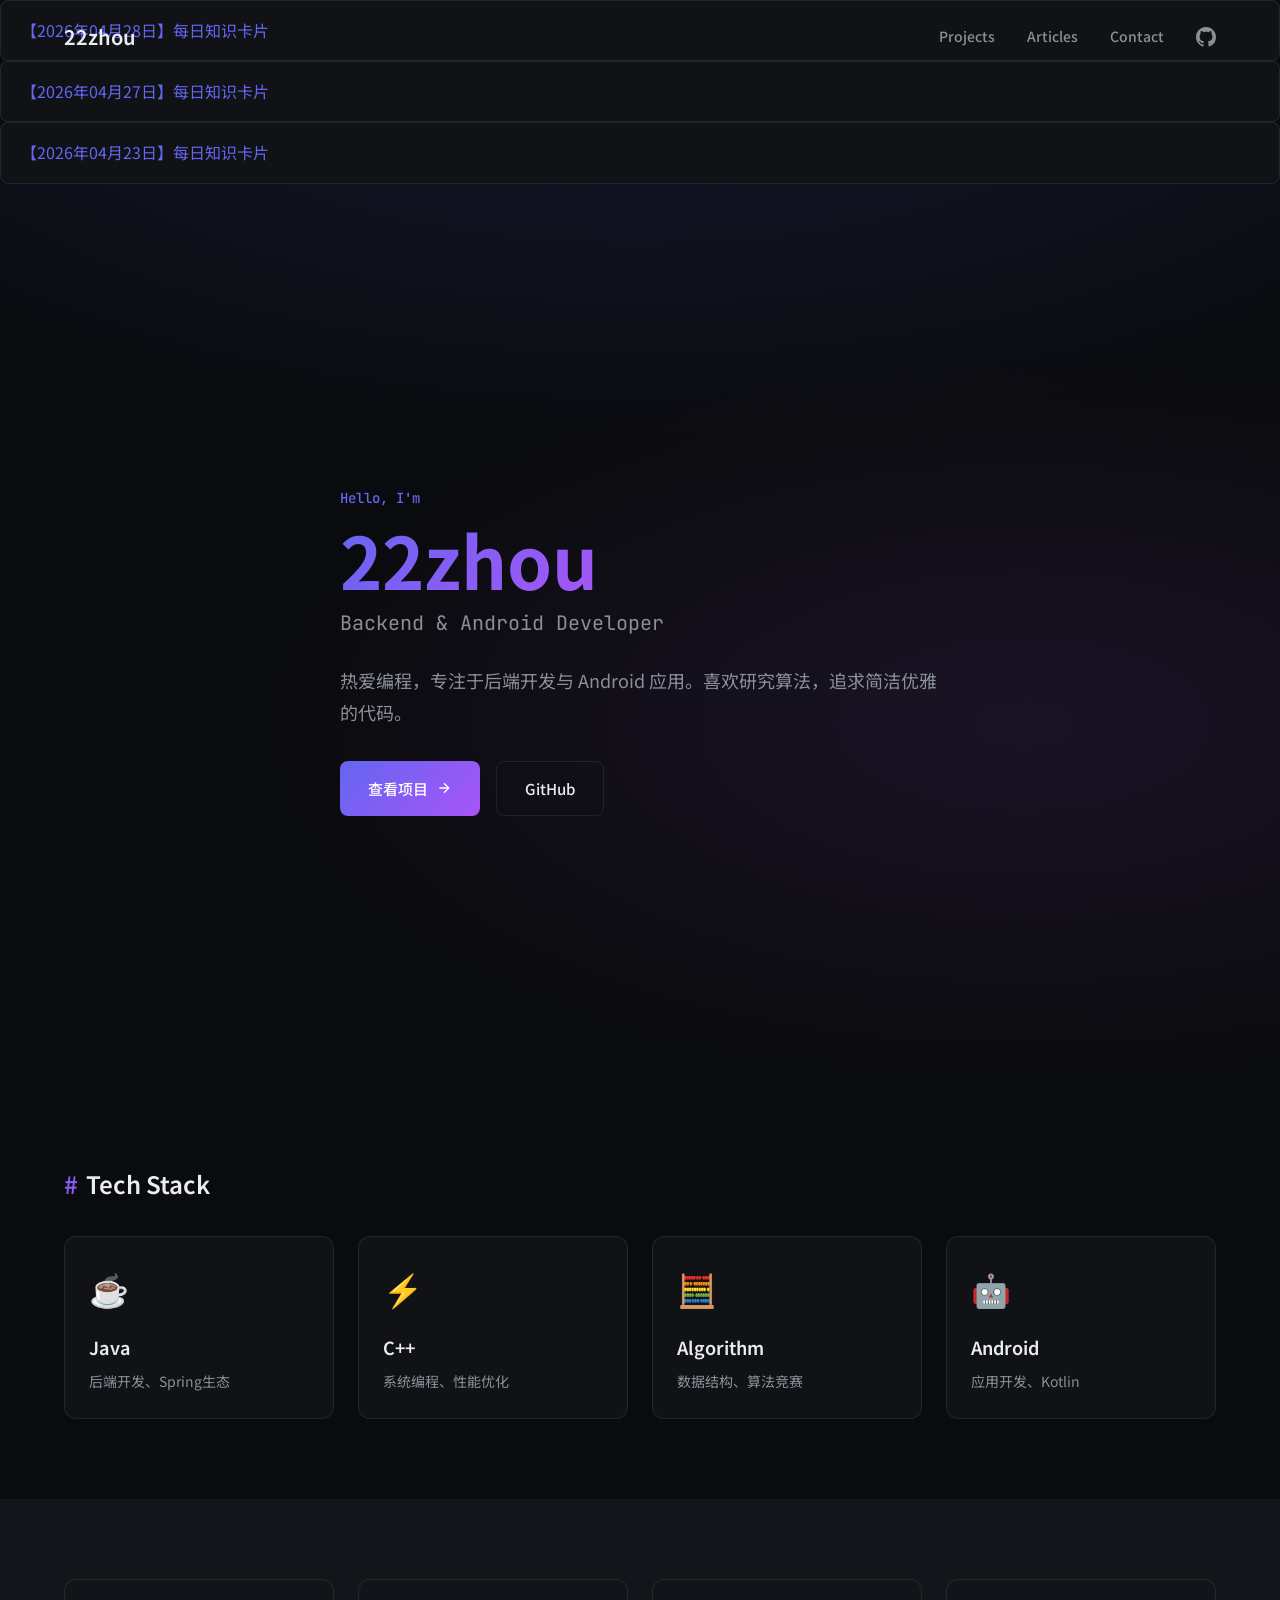
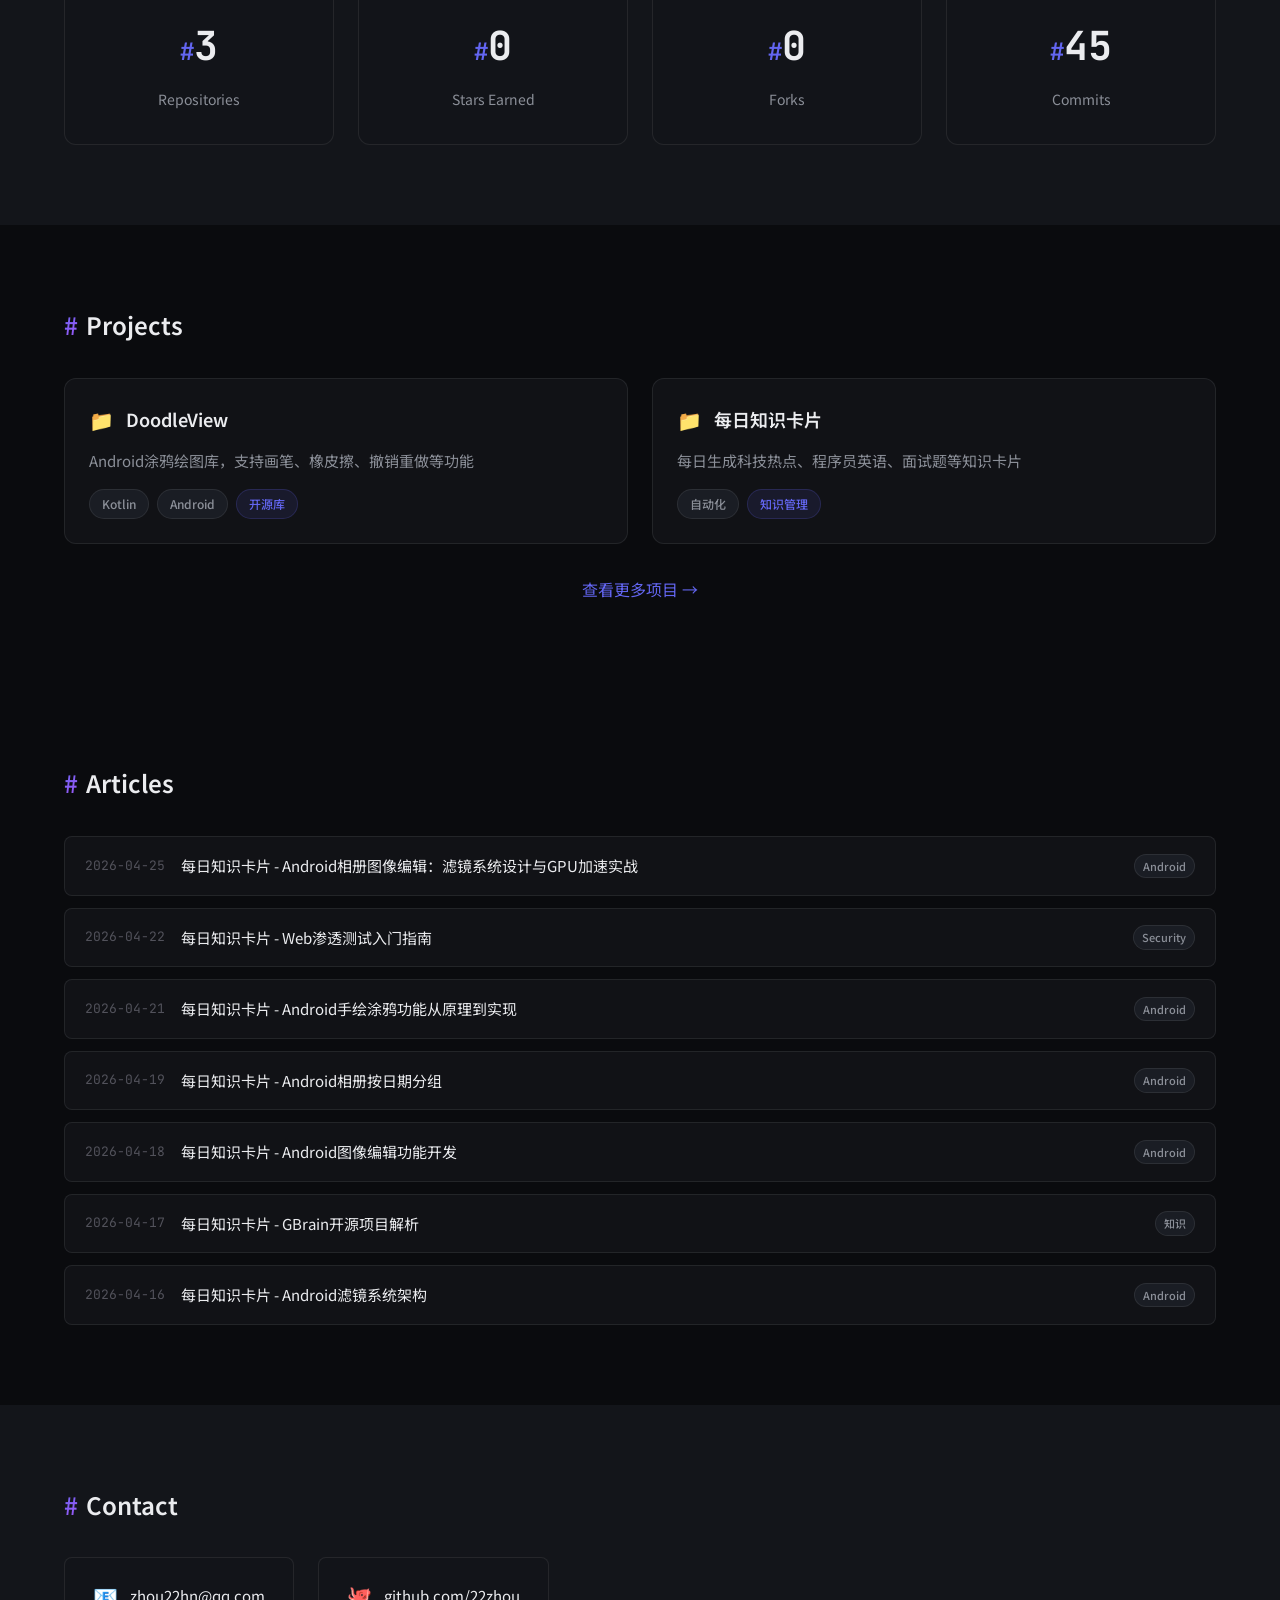
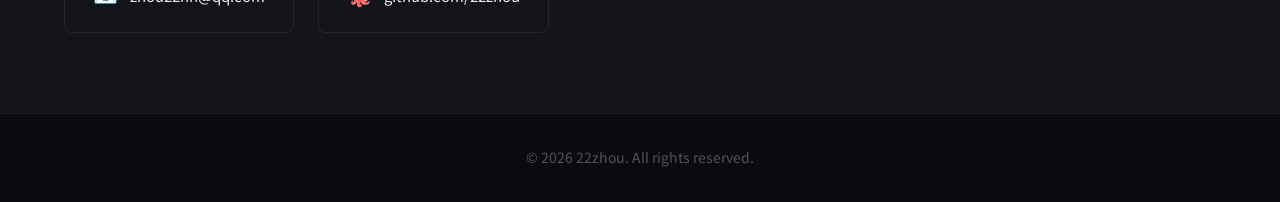
==== commit 6ce55038: "更新首页 - 添加2026-04-28文章链接" ====
--- a/index.html
+++ b/index.html
@@ -10,6 +10,7 @@
   <link rel="stylesheet" href="styles.css">
 </head>
 <body>
+<div class="article-item"><a href="article/2026-04-28/2026-04-28.md">【2026年04月28日】每日知识卡片</a></div>
 <div class="article-item"><a href="article/2026-04-27/2026-04-27.md">【2026年04月27日】每日知识卡片</a></div>
   <div class="article-item"><a href="article/2026-04-23/2026-04-23.md">【2026年04月23日】每日知识卡片</a></div>
   <!-- 导航栏 -->
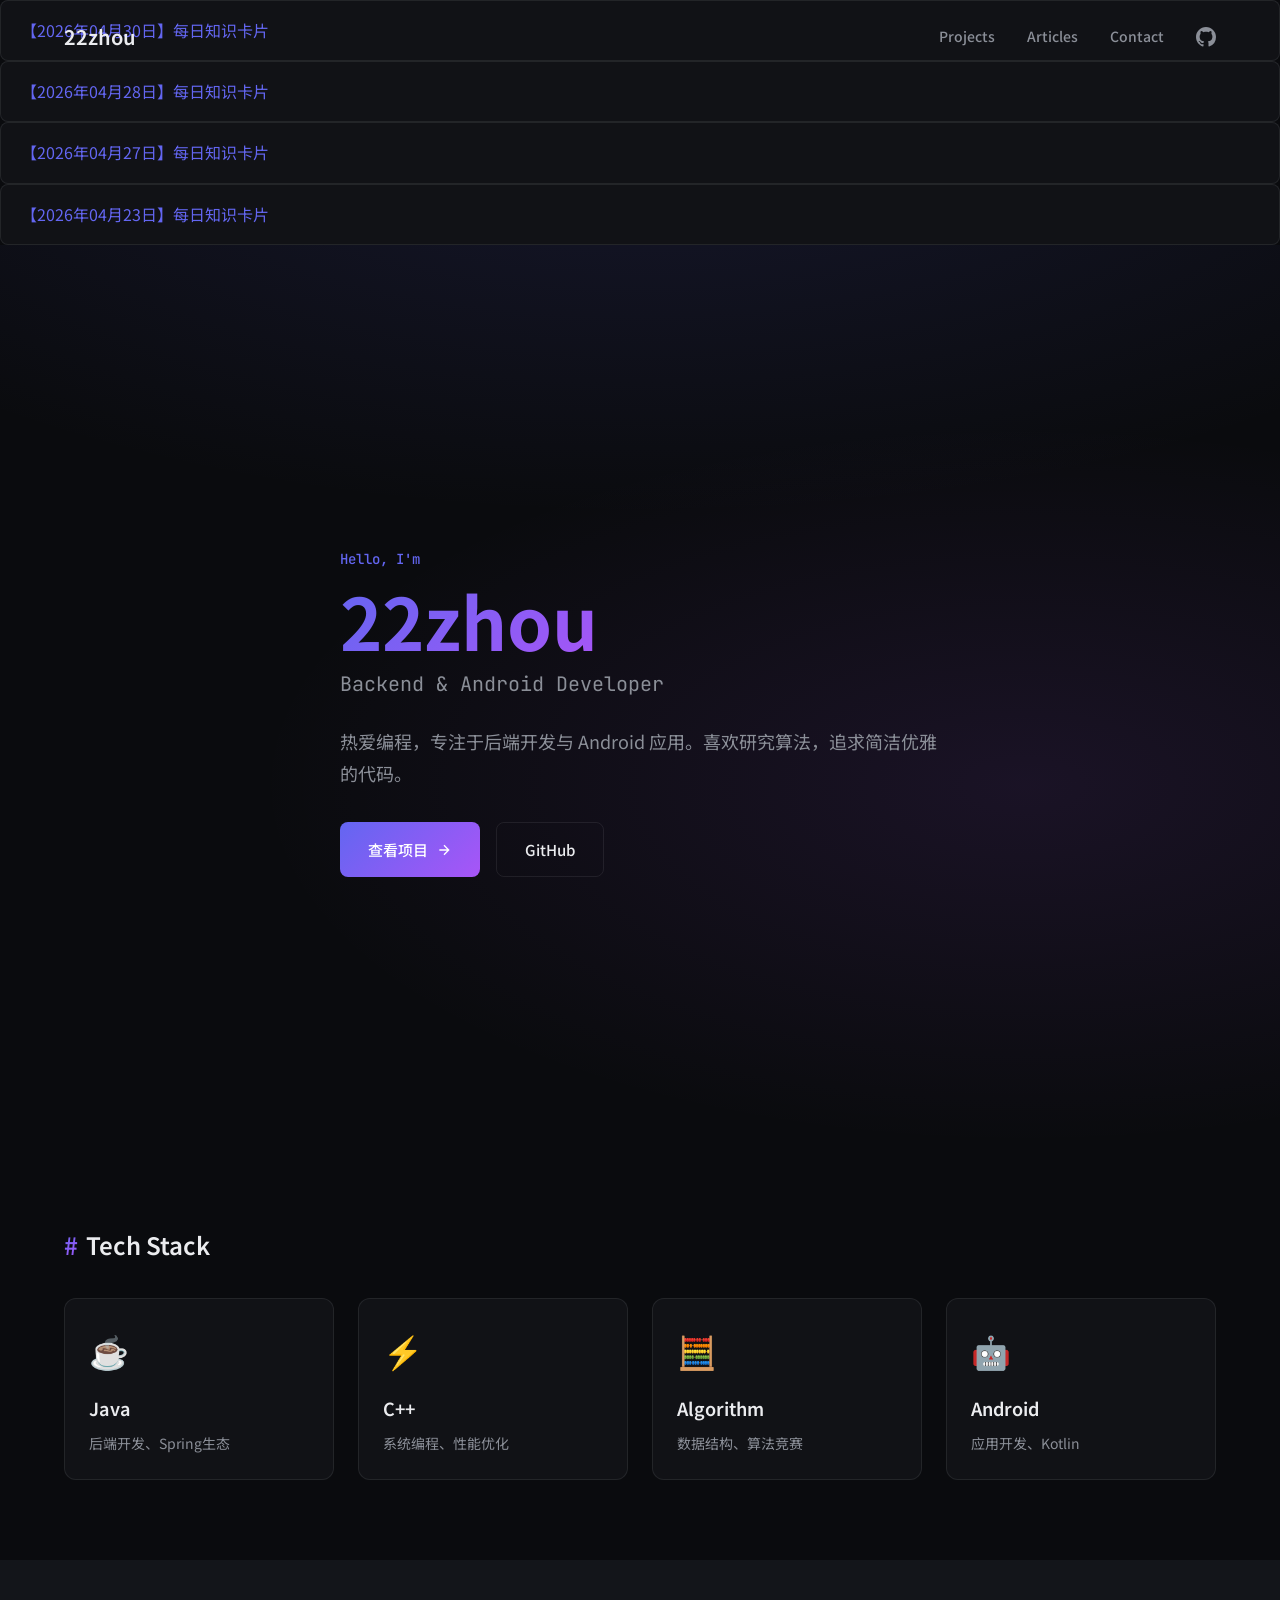
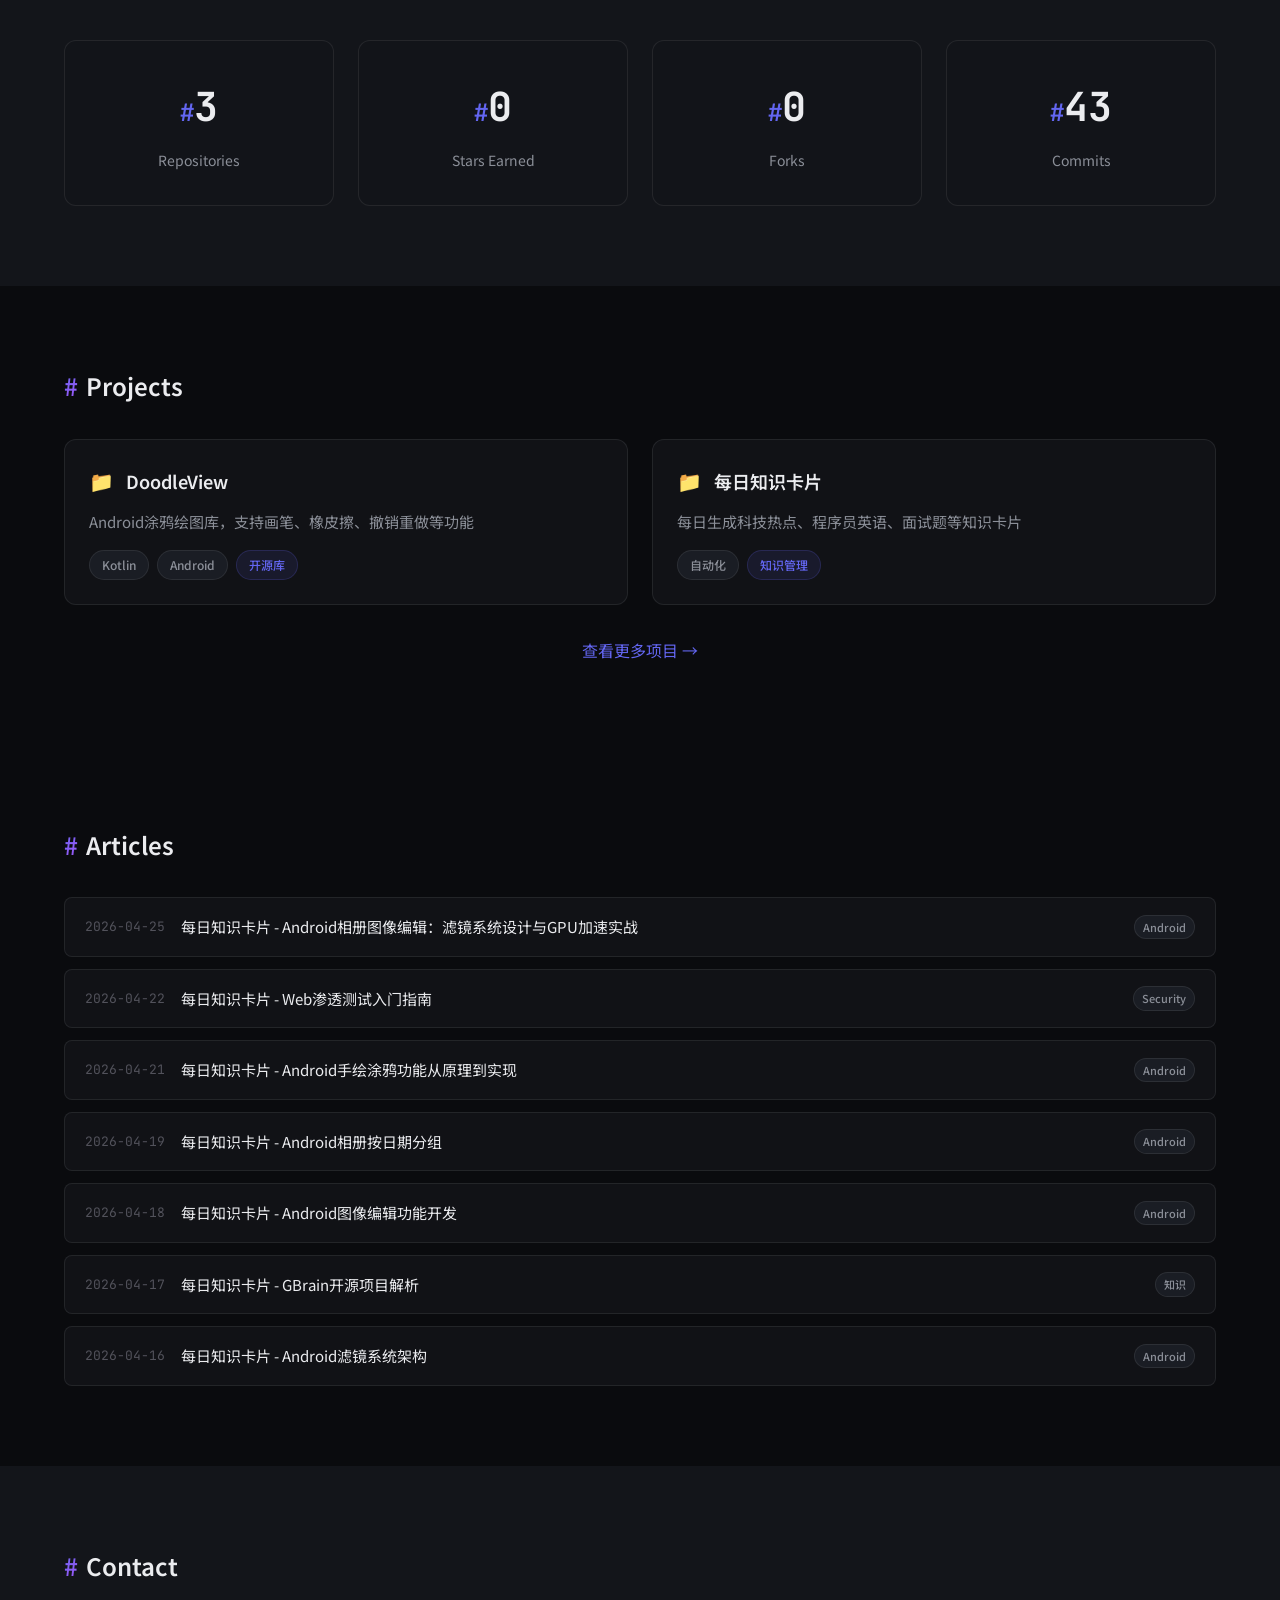
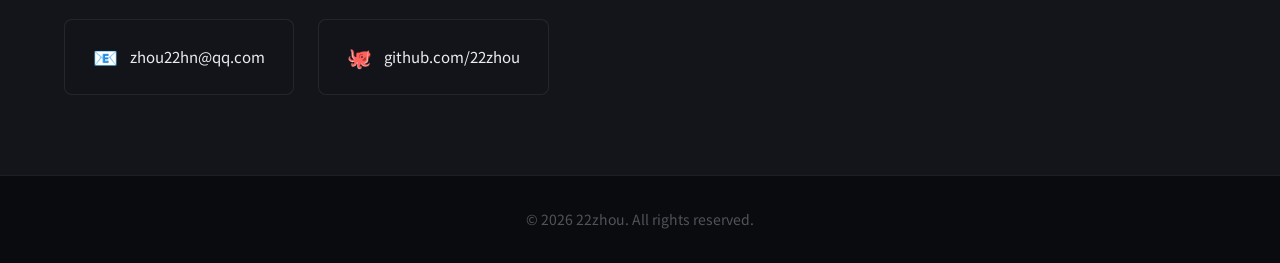
==== commit 325f0426: "添加 2026-04-30 知识卡片文章链接" ====
--- a/index.html
+++ b/index.html
@@ -10,6 +10,7 @@
   <link rel="stylesheet" href="styles.css">
 </head>
 <body>
+<div class="article-item"><a href="article/2026-04-30/2026-04-30.md">【2026年04月30日】每日知识卡片</a></div>
 <div class="article-item"><a href="article/2026-04-28/2026-04-28.md">【2026年04月28日】每日知识卡片</a></div>
 <div class="article-item"><a href="article/2026-04-27/2026-04-27.md">【2026年04月27日】每日知识卡片</a></div>
   <div class="article-item"><a href="article/2026-04-23/2026-04-23.md">【2026年04月23日】每日知识卡片</a></div>
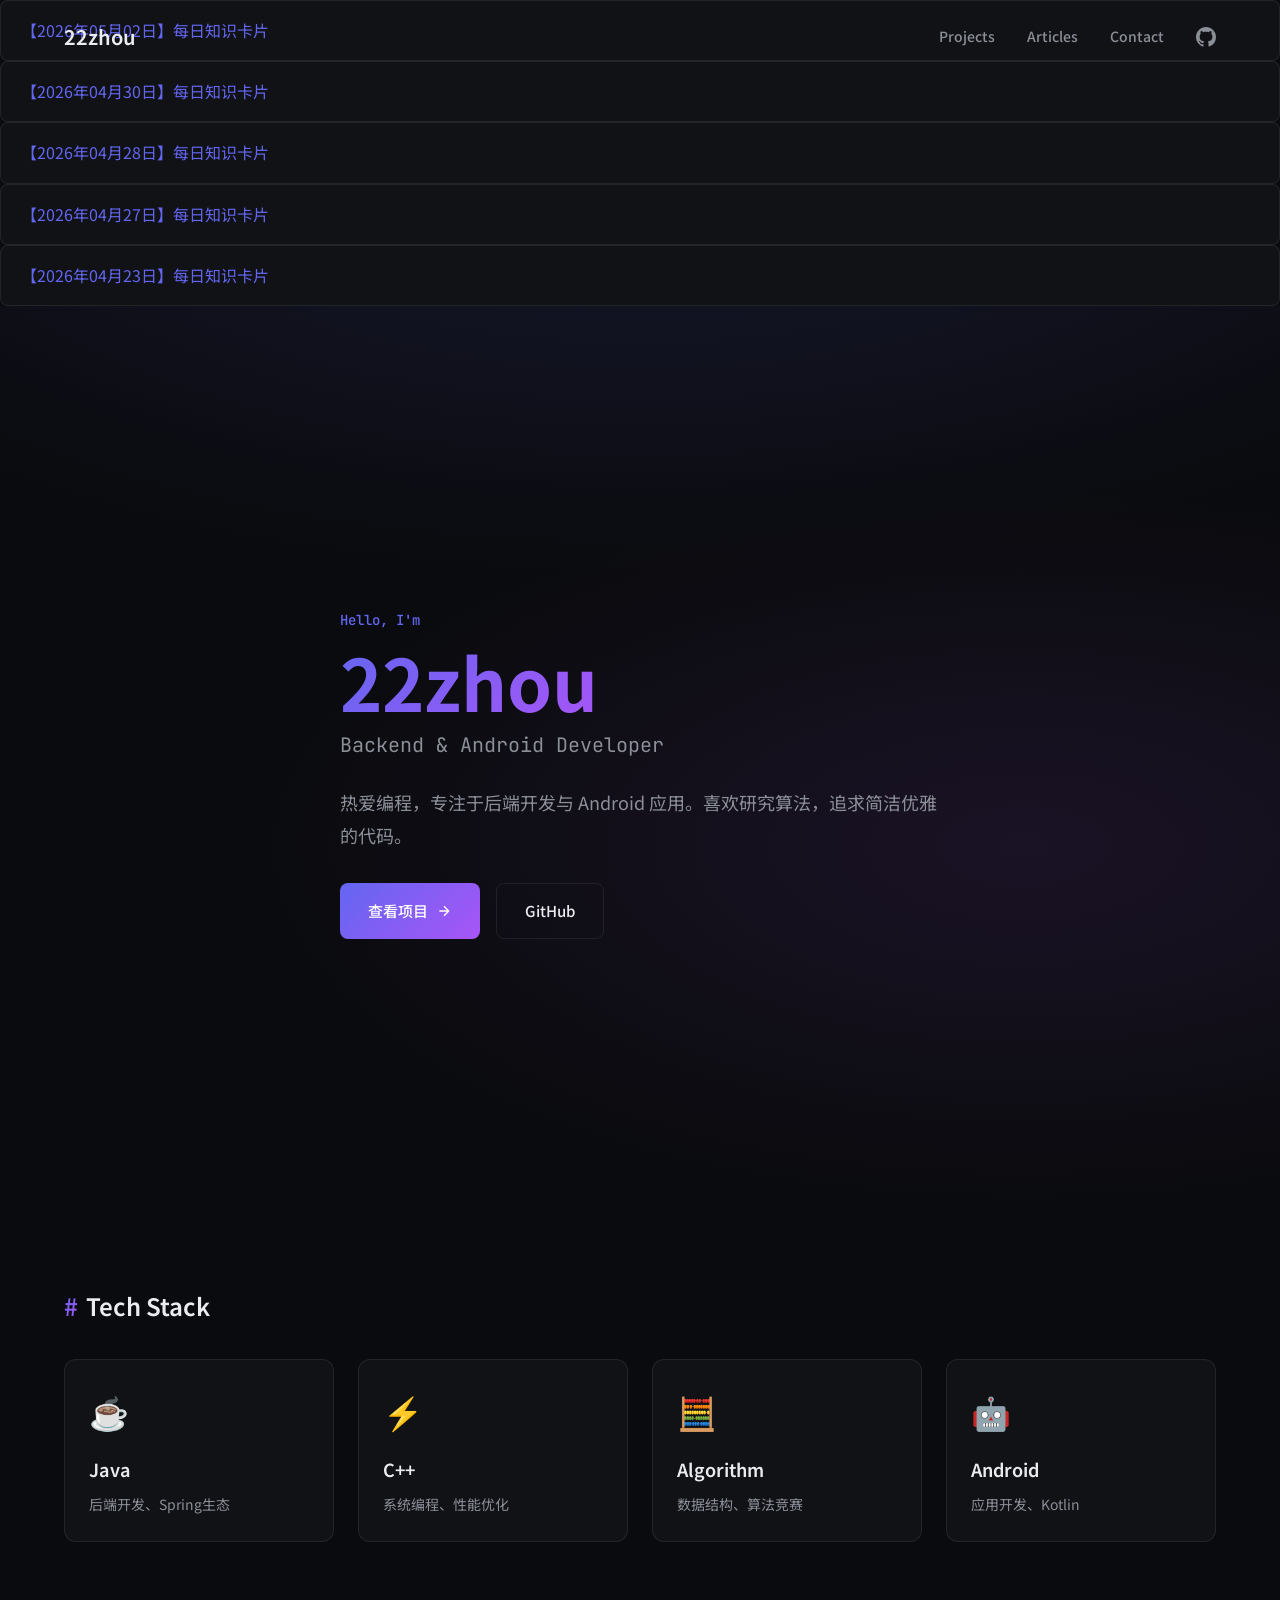
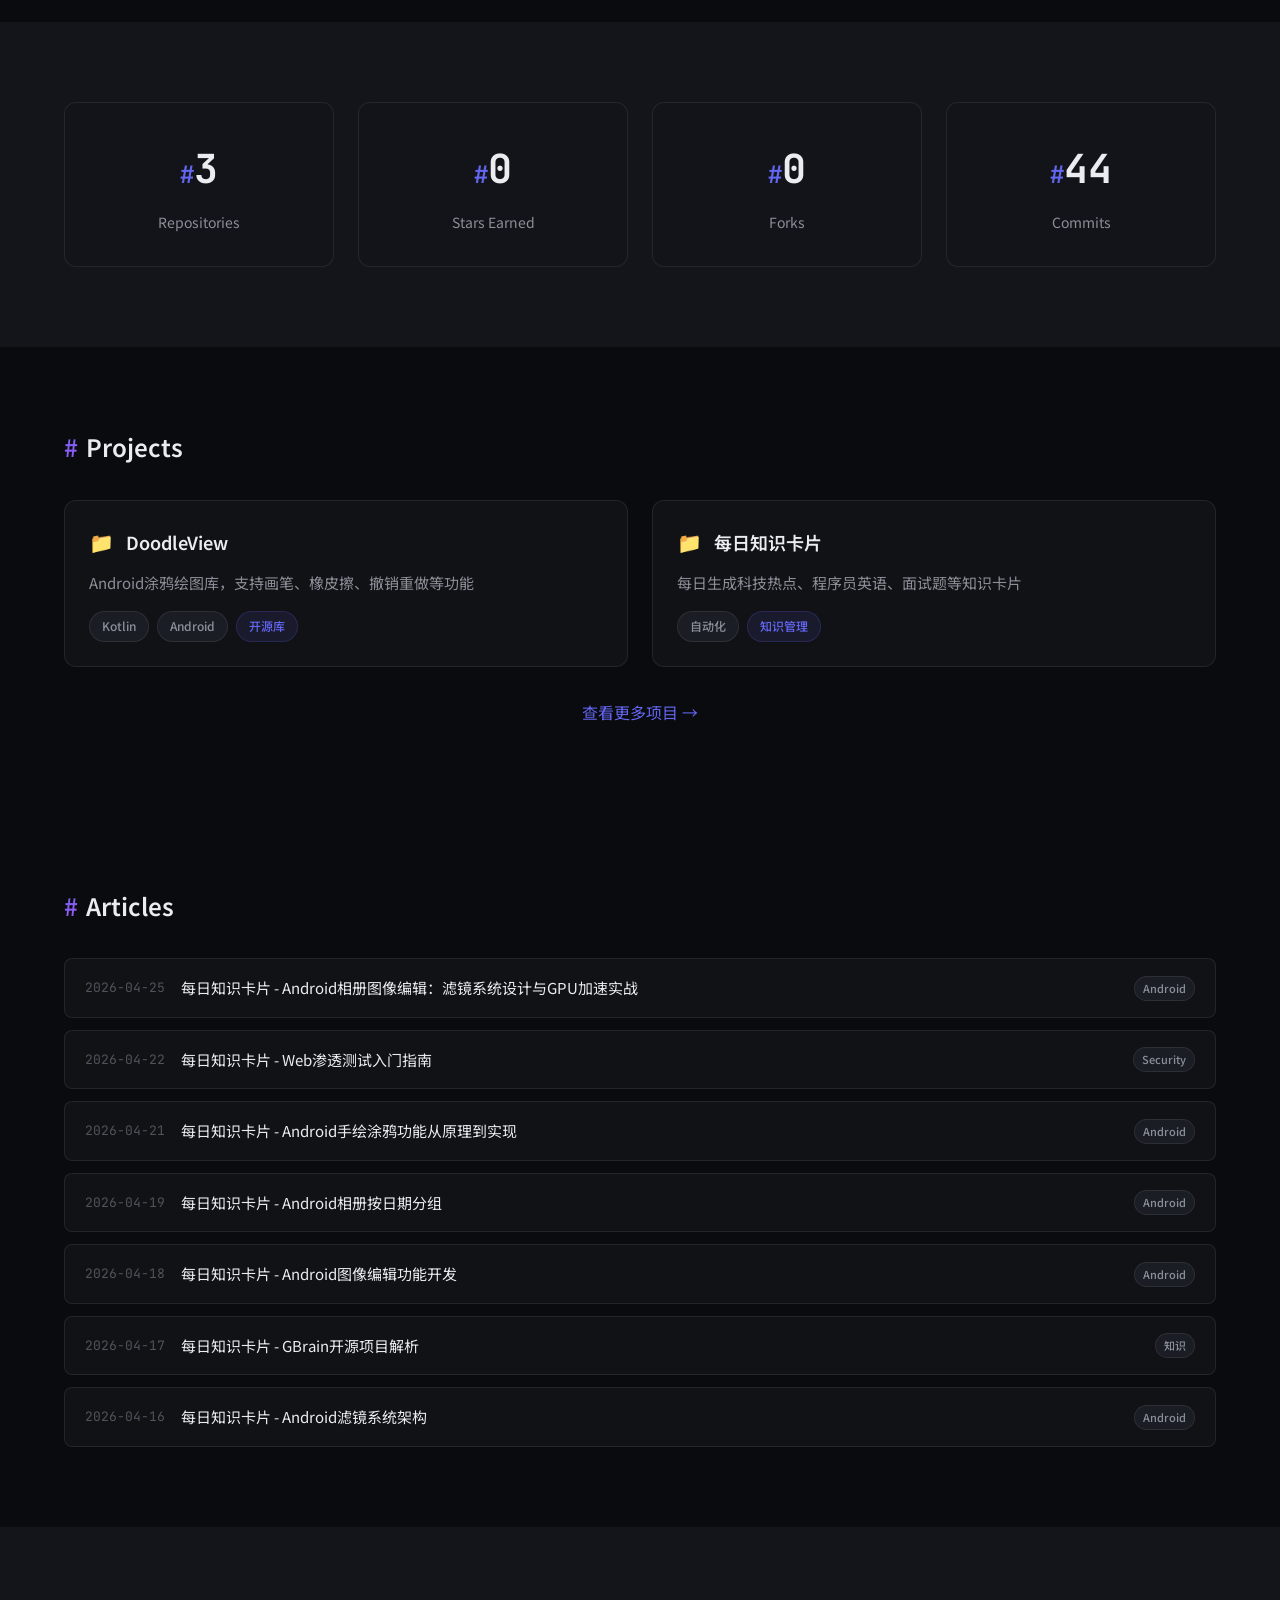
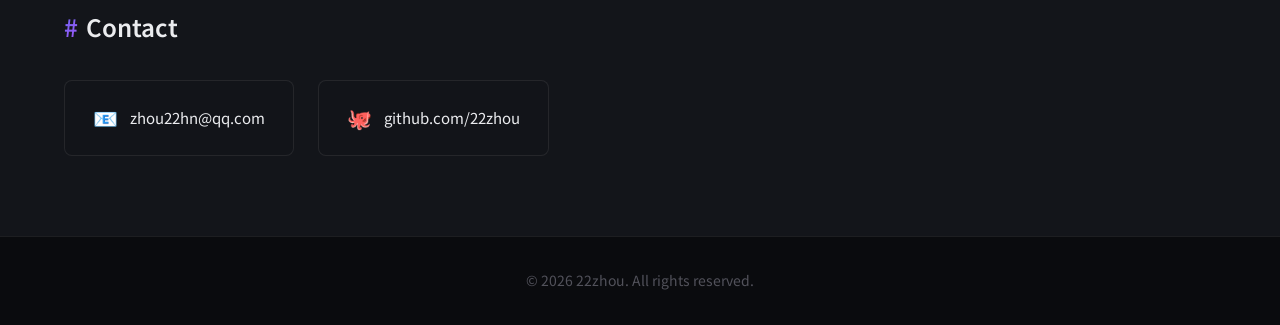
==== commit 346f920f: "添加 2026-05-02 每日知识卡片文章" ====
--- a/index.html
+++ b/index.html
@@ -10,6 +10,7 @@
   <link rel="stylesheet" href="styles.css">
 </head>
 <body>
+<div class="article-item"><a href="article/2026-05-02/知识卡片-2026-05-02.md">【2026年05月02日】每日知识卡片</a></div>
 <div class="article-item"><a href="article/2026-04-30/2026-04-30.md">【2026年04月30日】每日知识卡片</a></div>
 <div class="article-item"><a href="article/2026-04-28/2026-04-28.md">【2026年04月28日】每日知识卡片</a></div>
 <div class="article-item"><a href="article/2026-04-27/2026-04-27.md">【2026年04月27日】每日知识卡片</a></div>
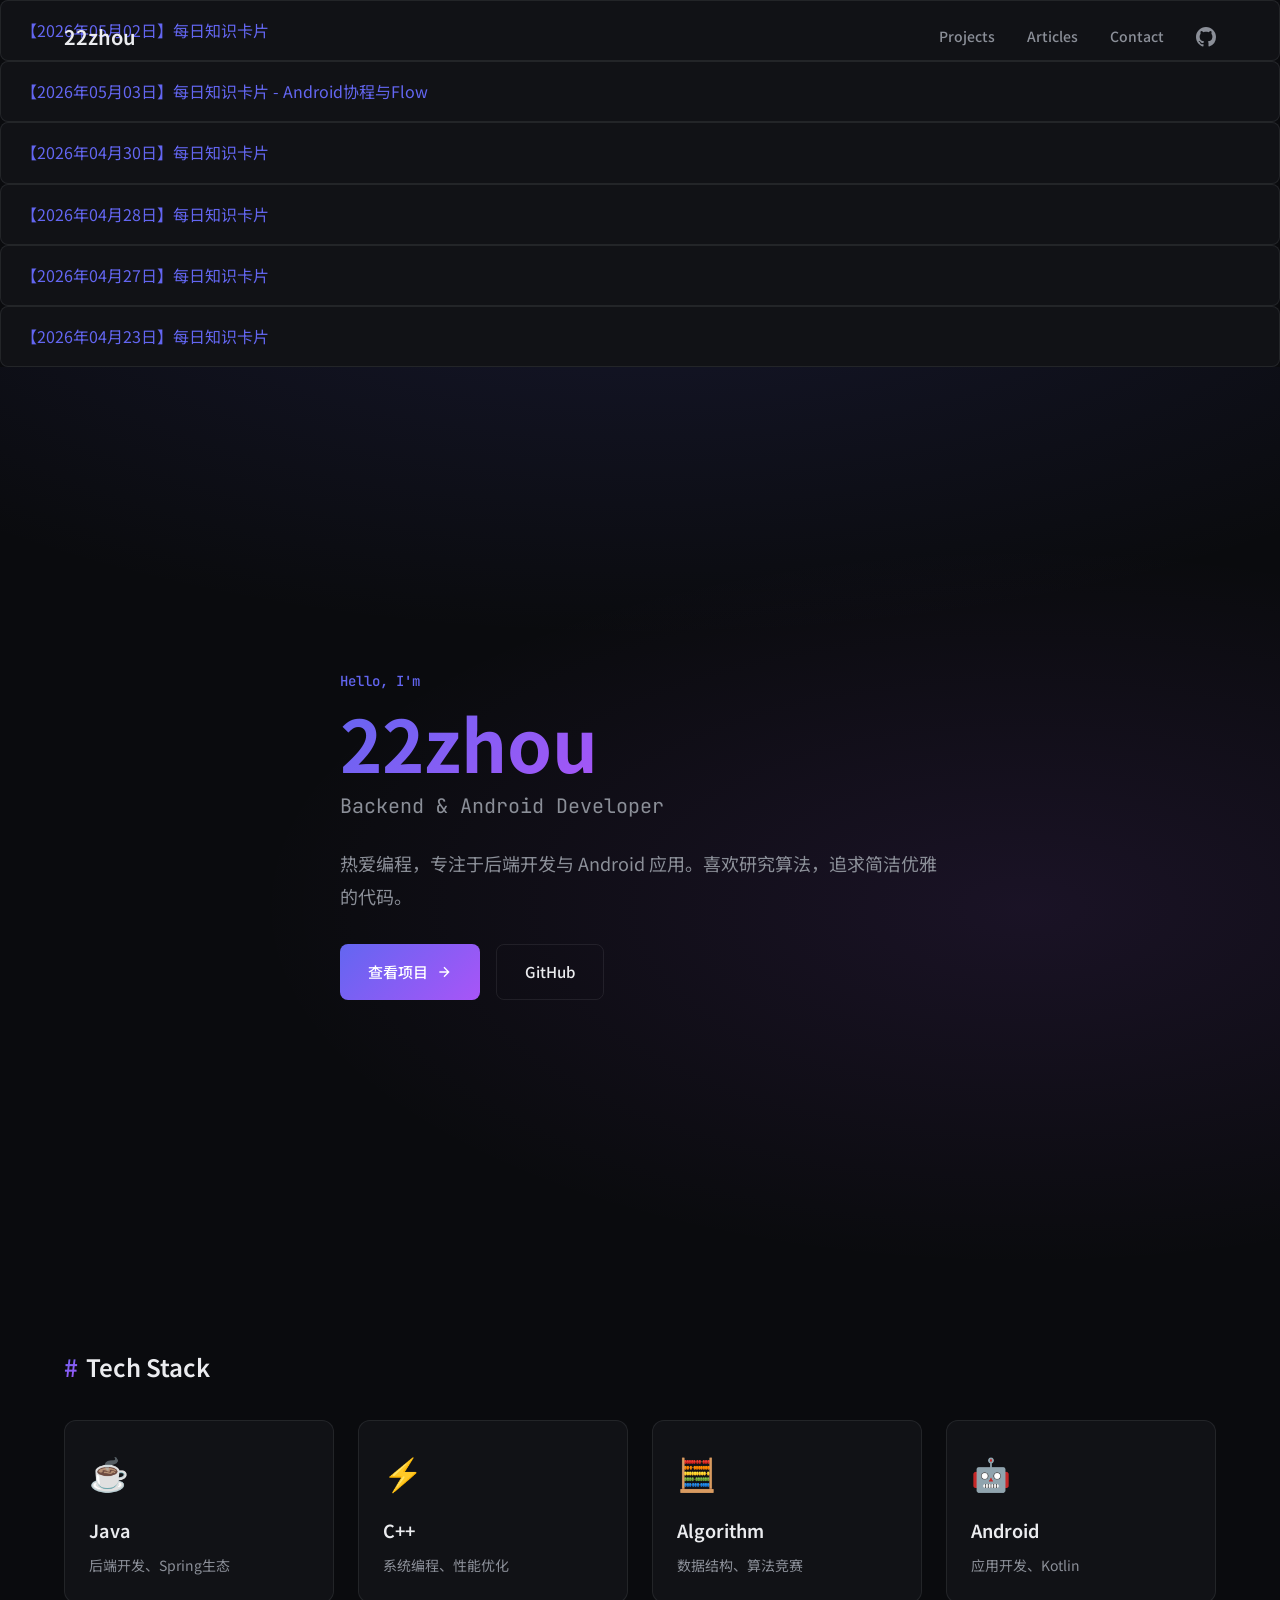
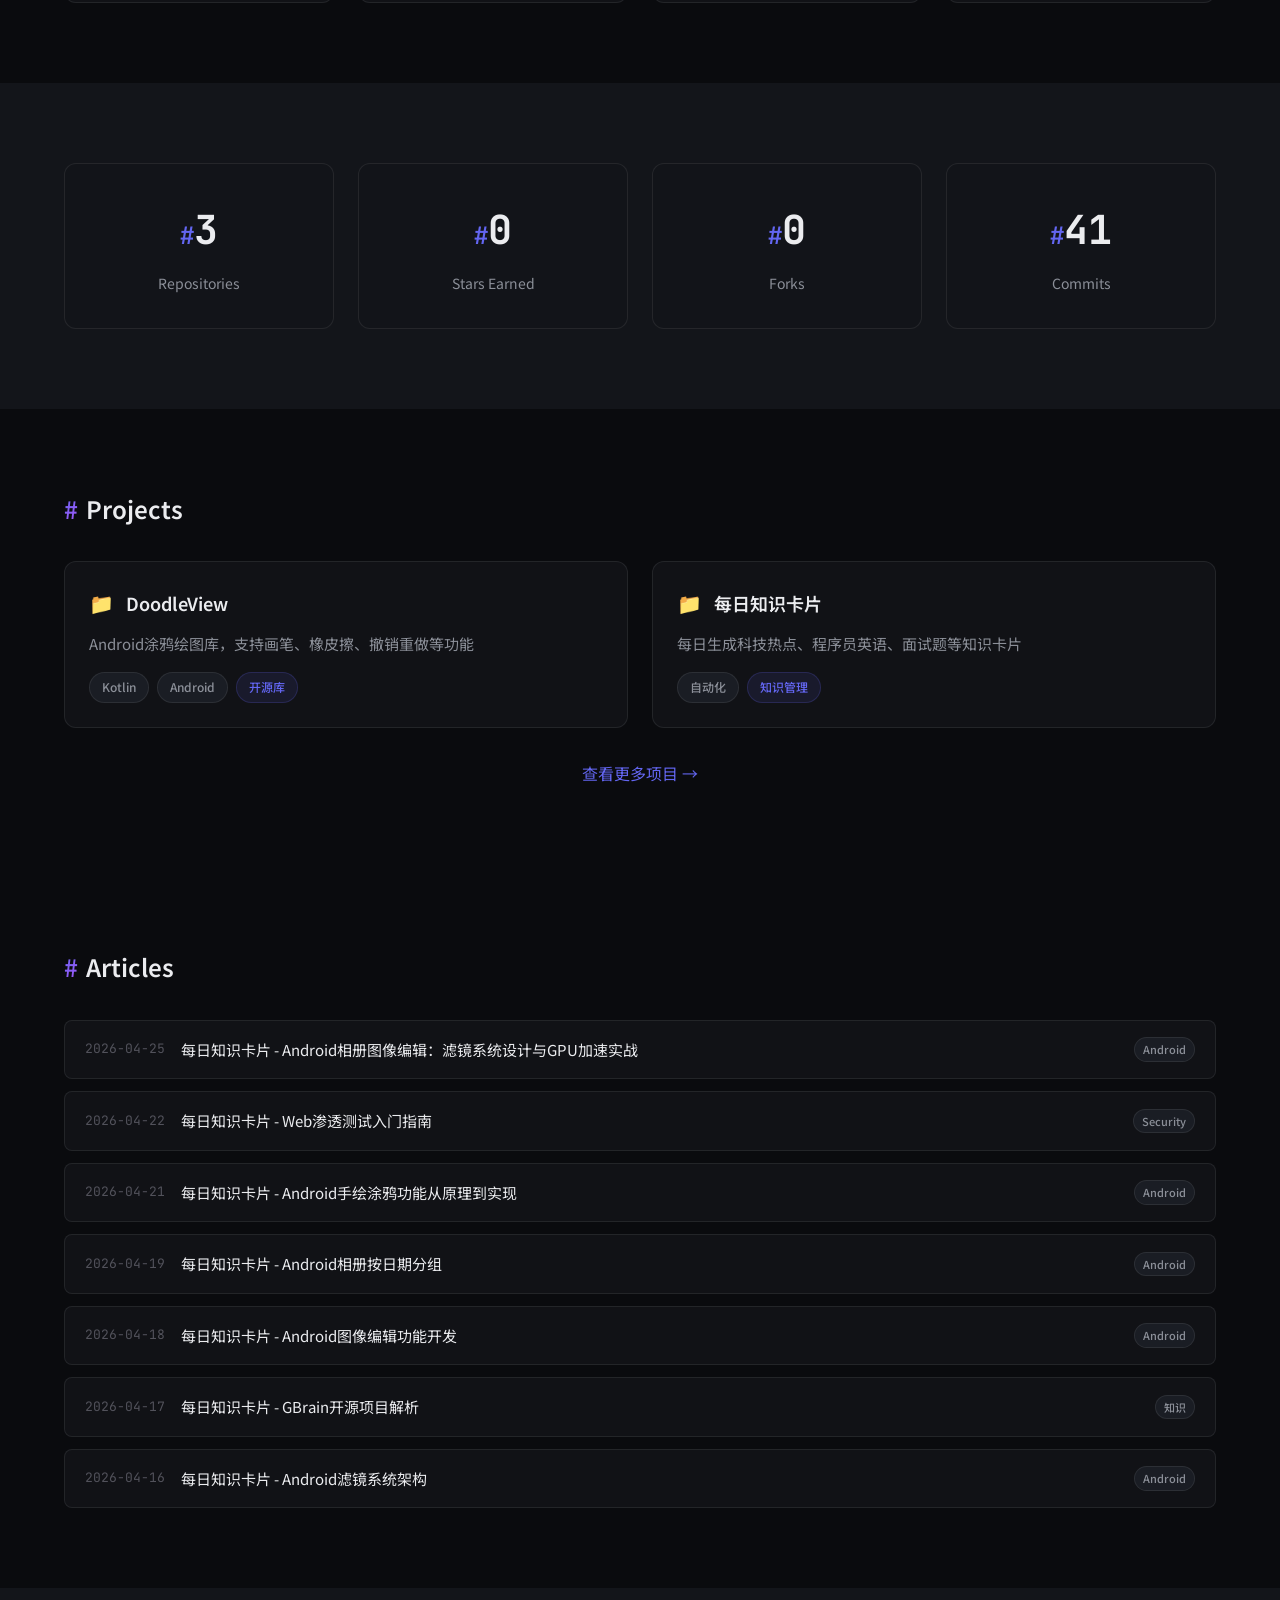
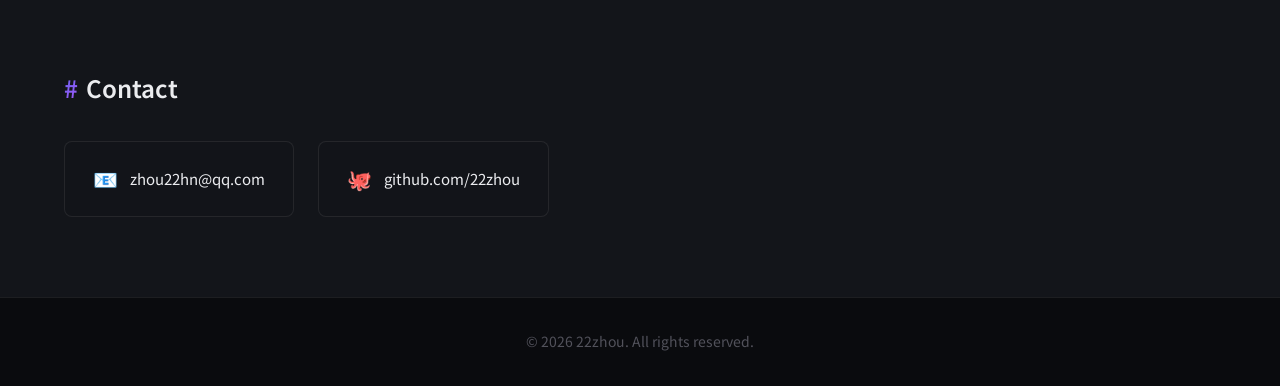
==== commit c1393891: "Add 2026-05-03 article to index.html" ====
--- a/index.html
+++ b/index.html
@@ -11,6 +11,8 @@
 </head>
 <body>
 <div class="article-item"><a href="article/2026-05-02/知识卡片-2026-05-02.md">【2026年05月02日】每日知识卡片</a></div>
+        <div class="article-item"><a href="article/2026-05-03/2026-05-03.md">【2026年05月03日】每日知识卡片 - Android协程与Flow</a></div>
+
 <div class="article-item"><a href="article/2026-04-30/2026-04-30.md">【2026年04月30日】每日知识卡片</a></div>
 <div class="article-item"><a href="article/2026-04-28/2026-04-28.md">【2026年04月28日】每日知识卡片</a></div>
 <div class="article-item"><a href="article/2026-04-27/2026-04-27.md">【2026年04月27日】每日知识卡片</a></div>
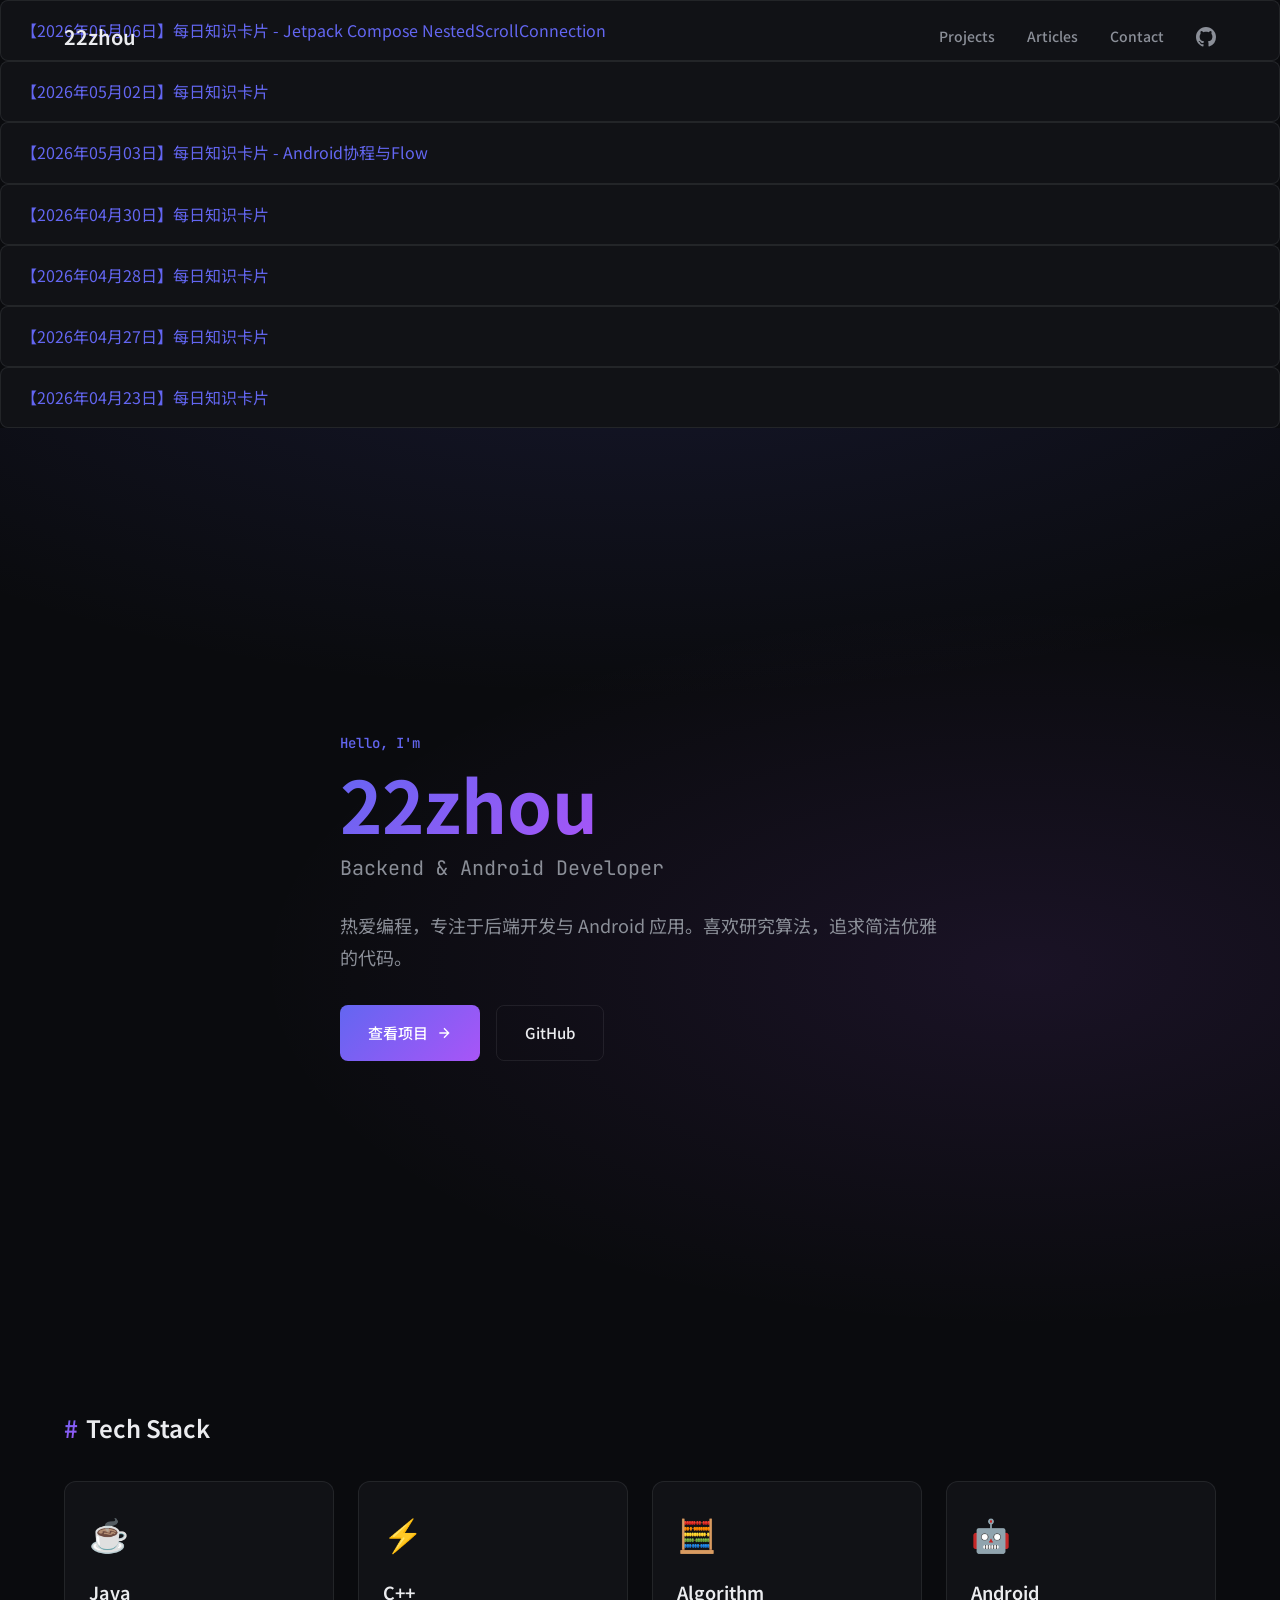
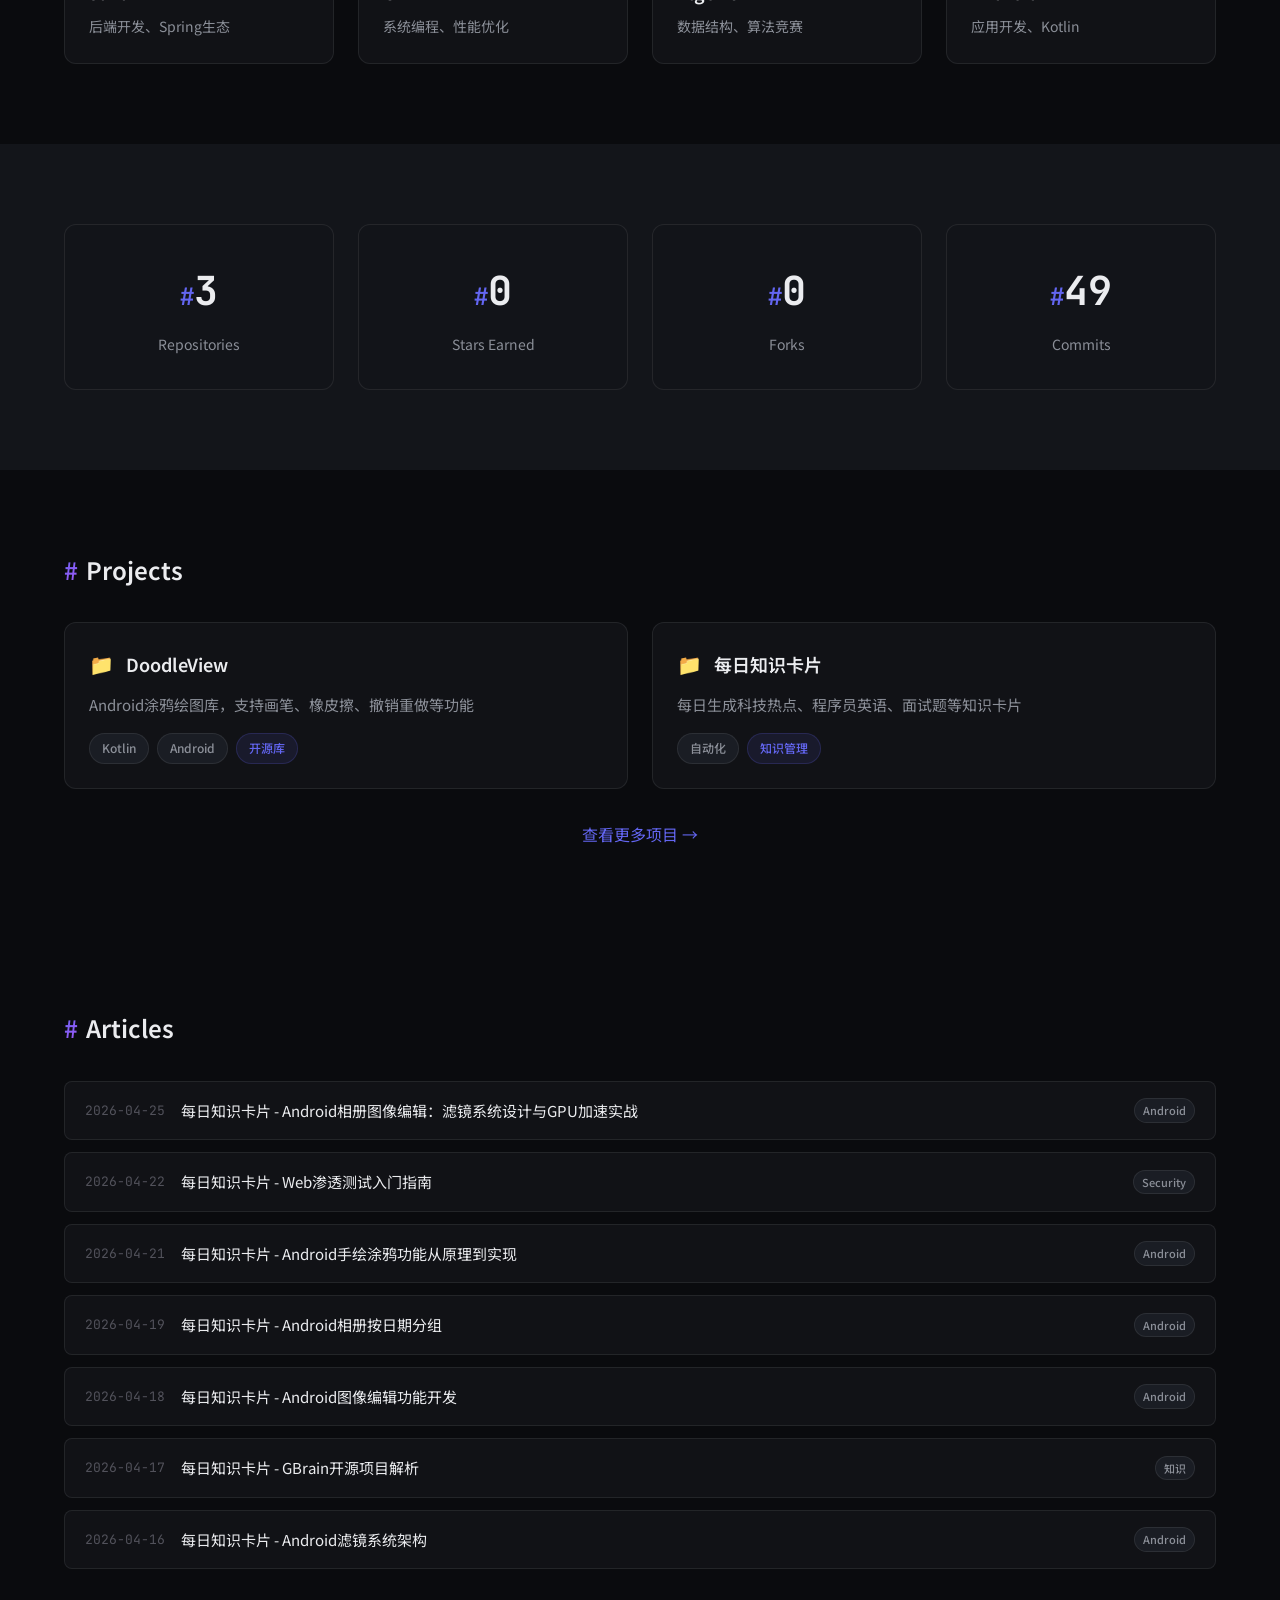
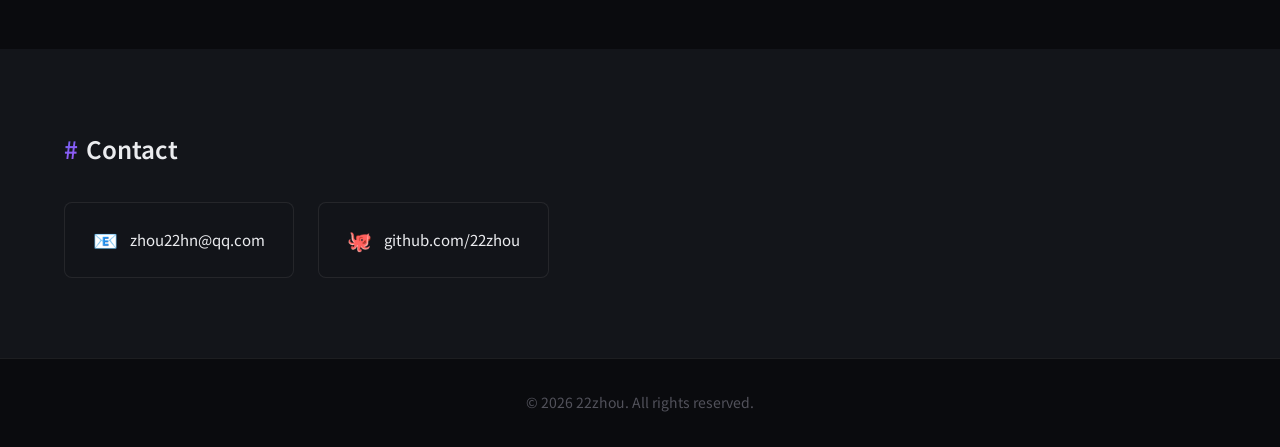
==== commit 4590285f: "📚 更新首页 2026-05-06" ====
--- a/index.html
+++ b/index.html
@@ -10,7 +10,8 @@
   <link rel="stylesheet" href="styles.css">
 </head>
 <body>
-<div class="article-item"><a href="article/2026-05-02/知识卡片-2026-05-02.md">【2026年05月02日】每日知识卡片</a></div>
+<div class="article-item"><a href="article/2026-05-06/2026-05-06.md">【2026年05月06日】每日知识卡片 - Jetpack Compose NestedScrollConnection</a></div>
+        <div class="article-item"><a href="article/2026-05-02/知识卡片-2026-05-02.md">【2026年05月02日】每日知识卡片</a></div>
         <div class="article-item"><a href="article/2026-05-03/2026-05-03.md">【2026年05月03日】每日知识卡片 - Android协程与Flow</a></div>
 
 <div class="article-item"><a href="article/2026-04-30/2026-04-30.md">【2026年04月30日】每日知识卡片</a></div>
